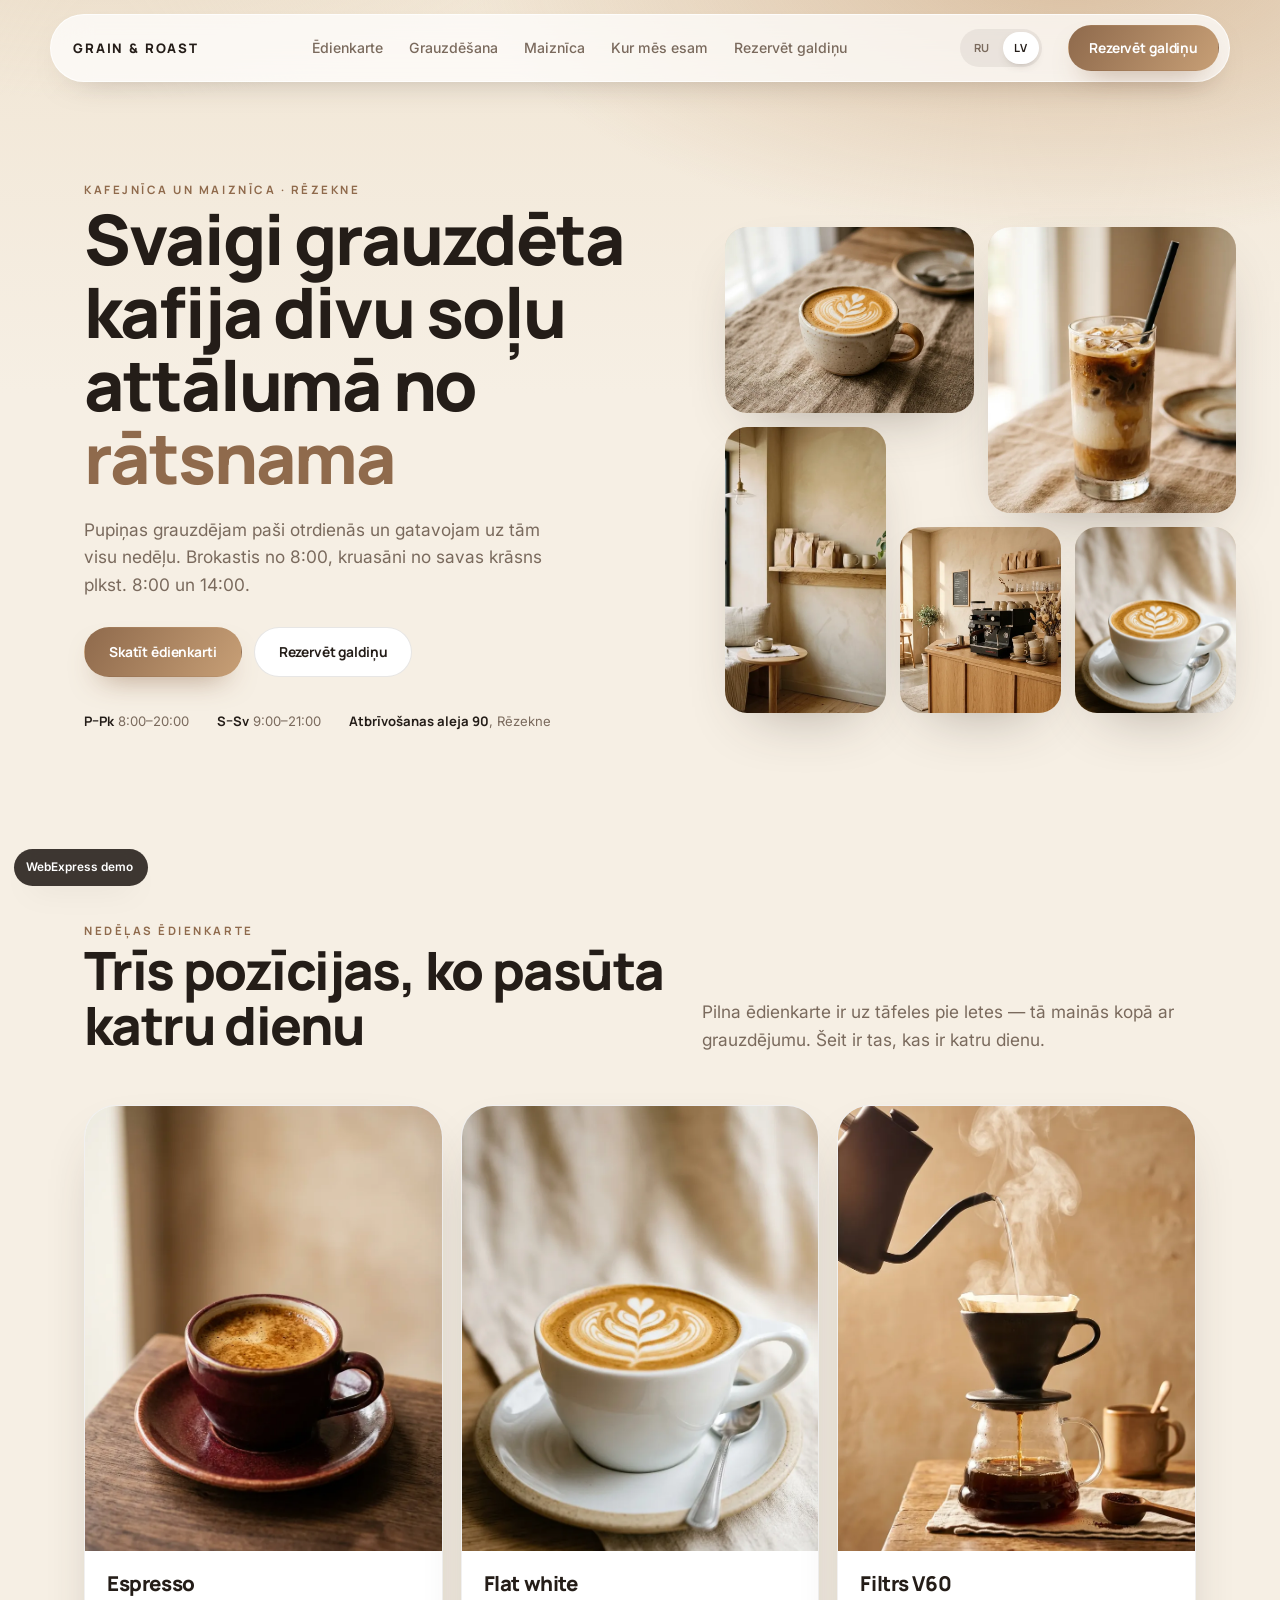
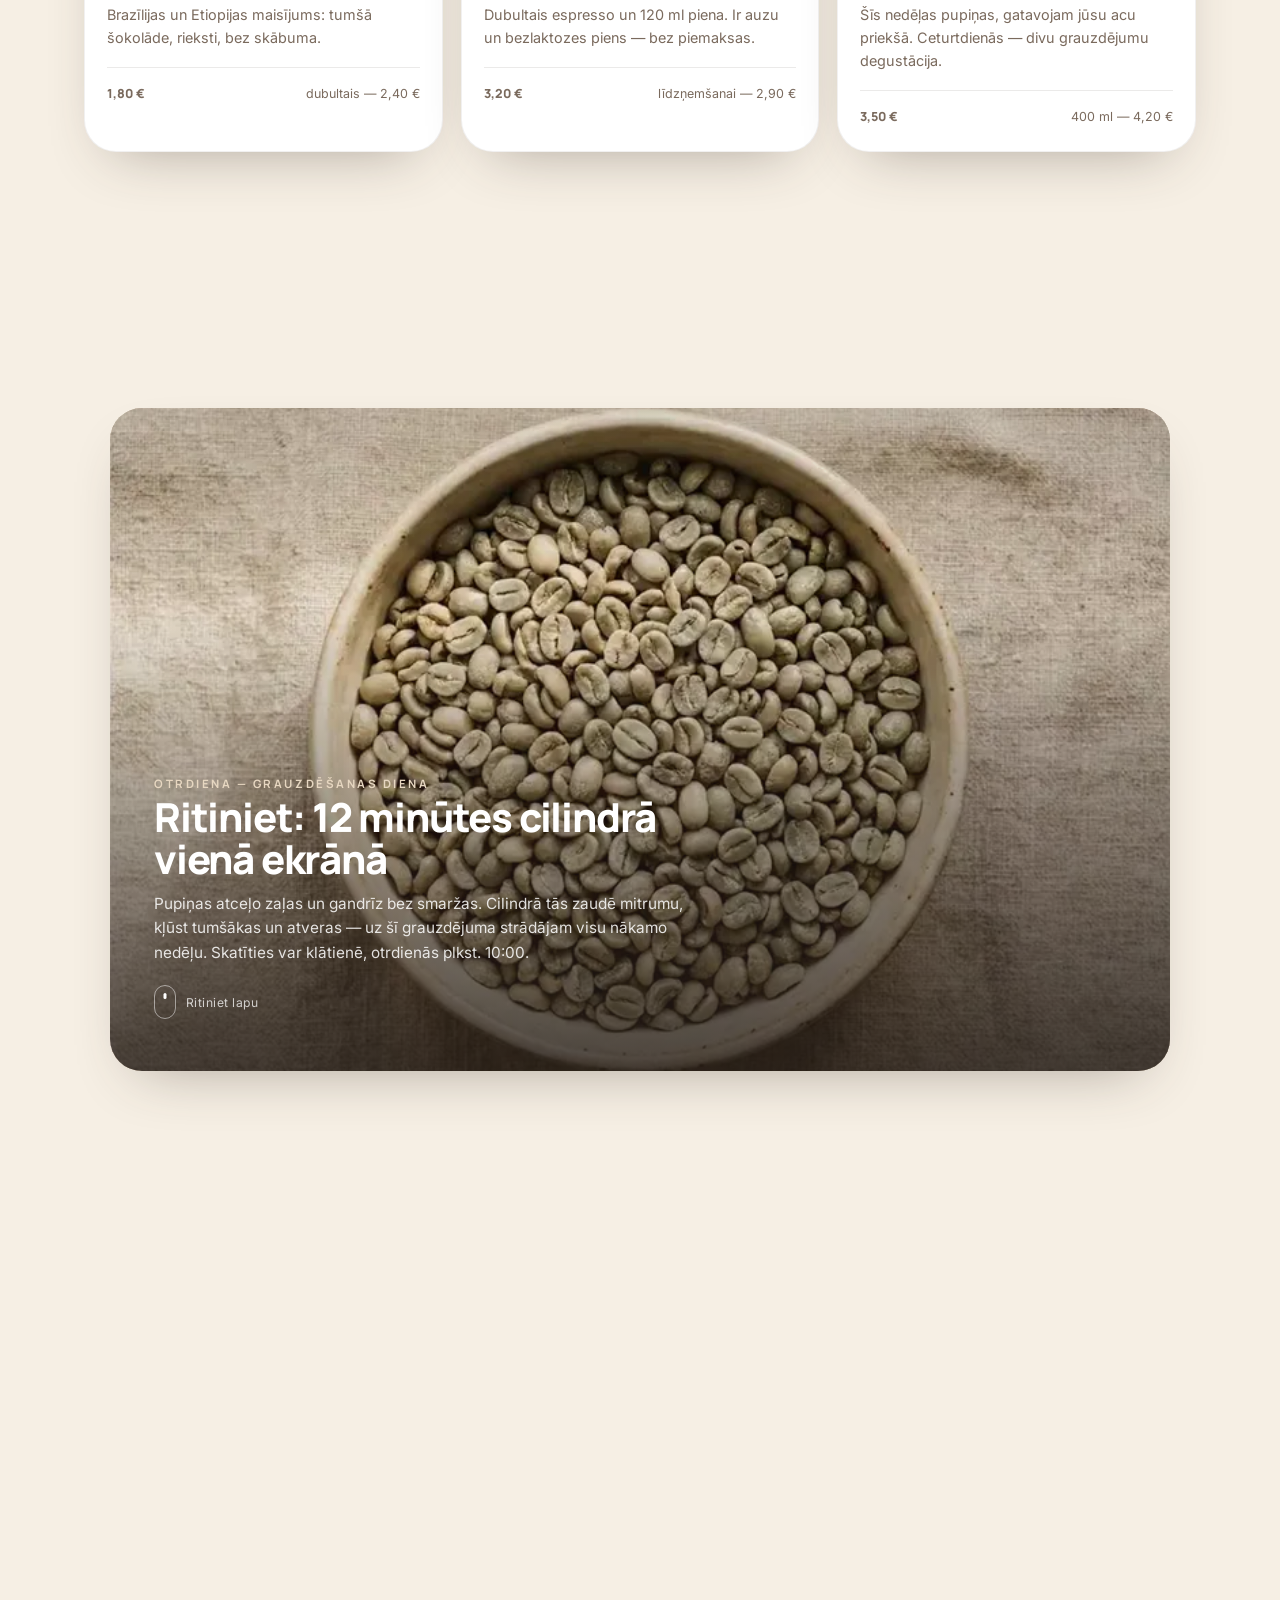
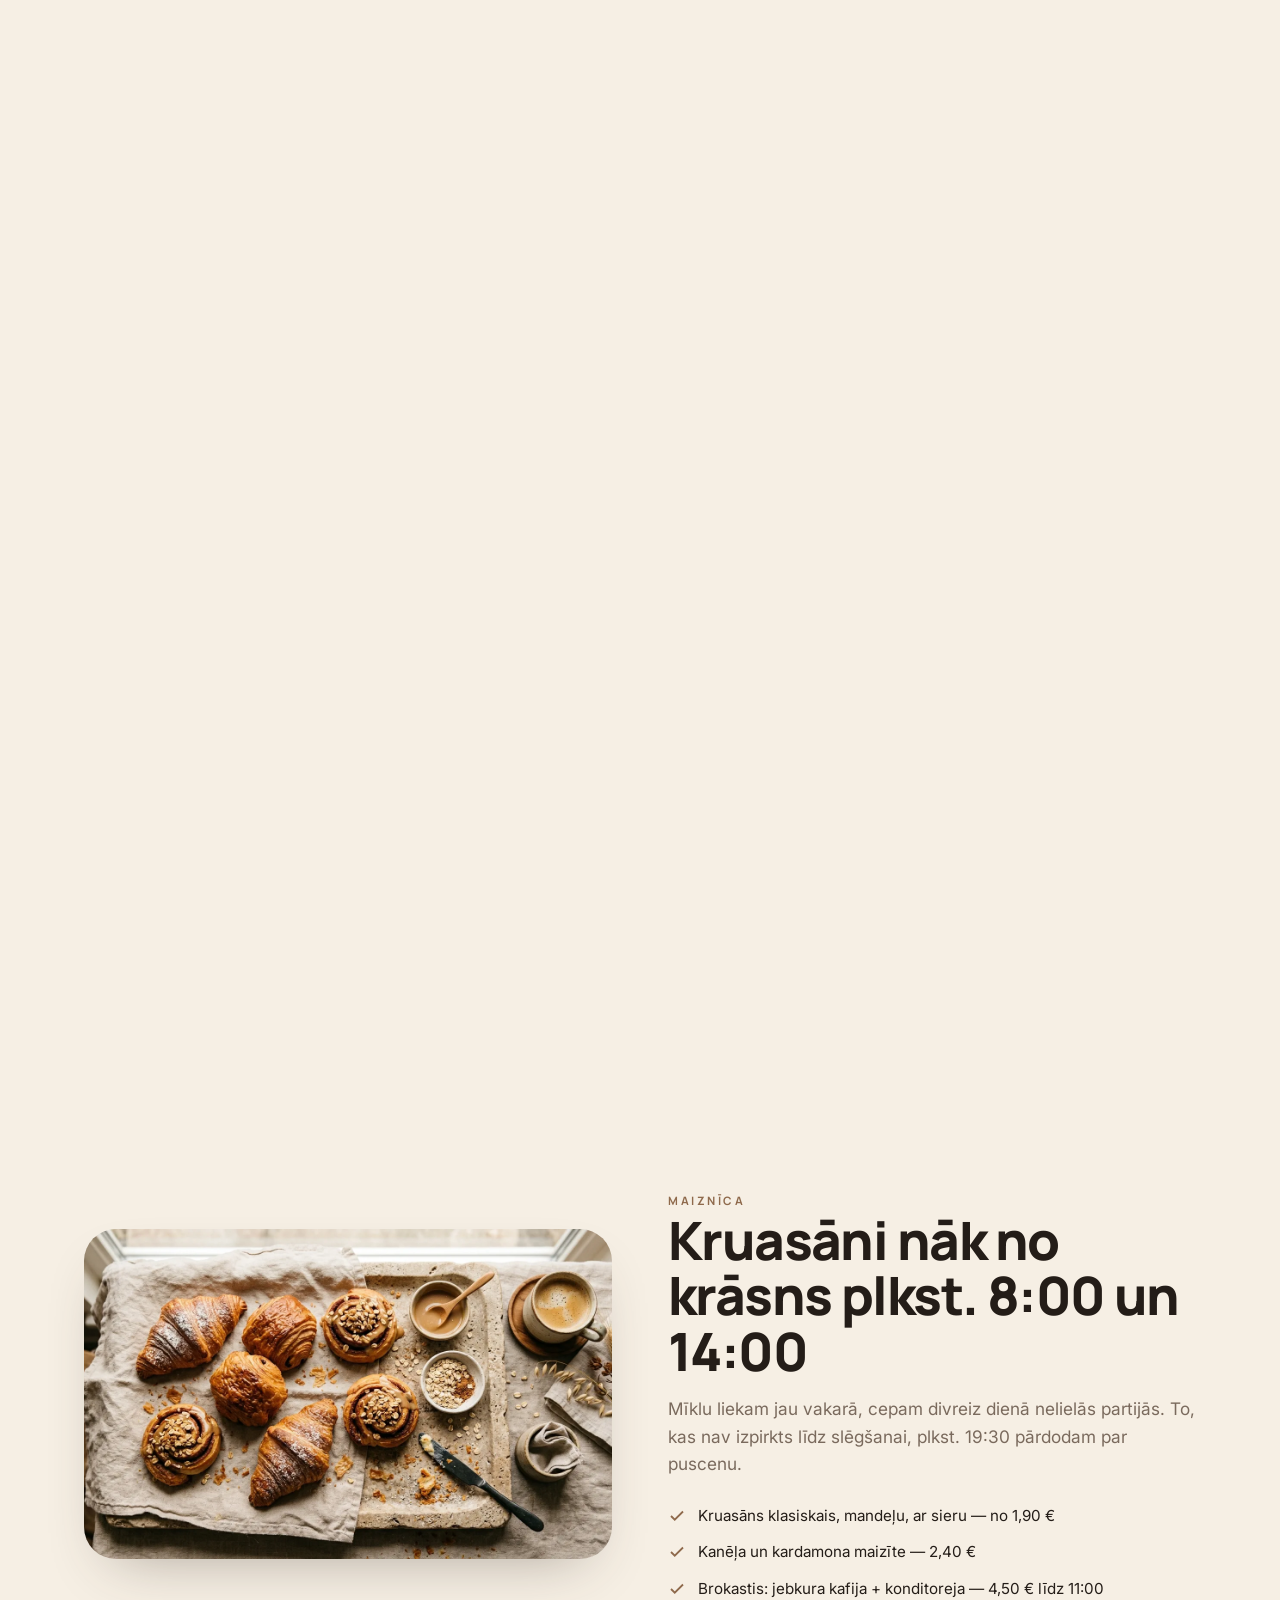
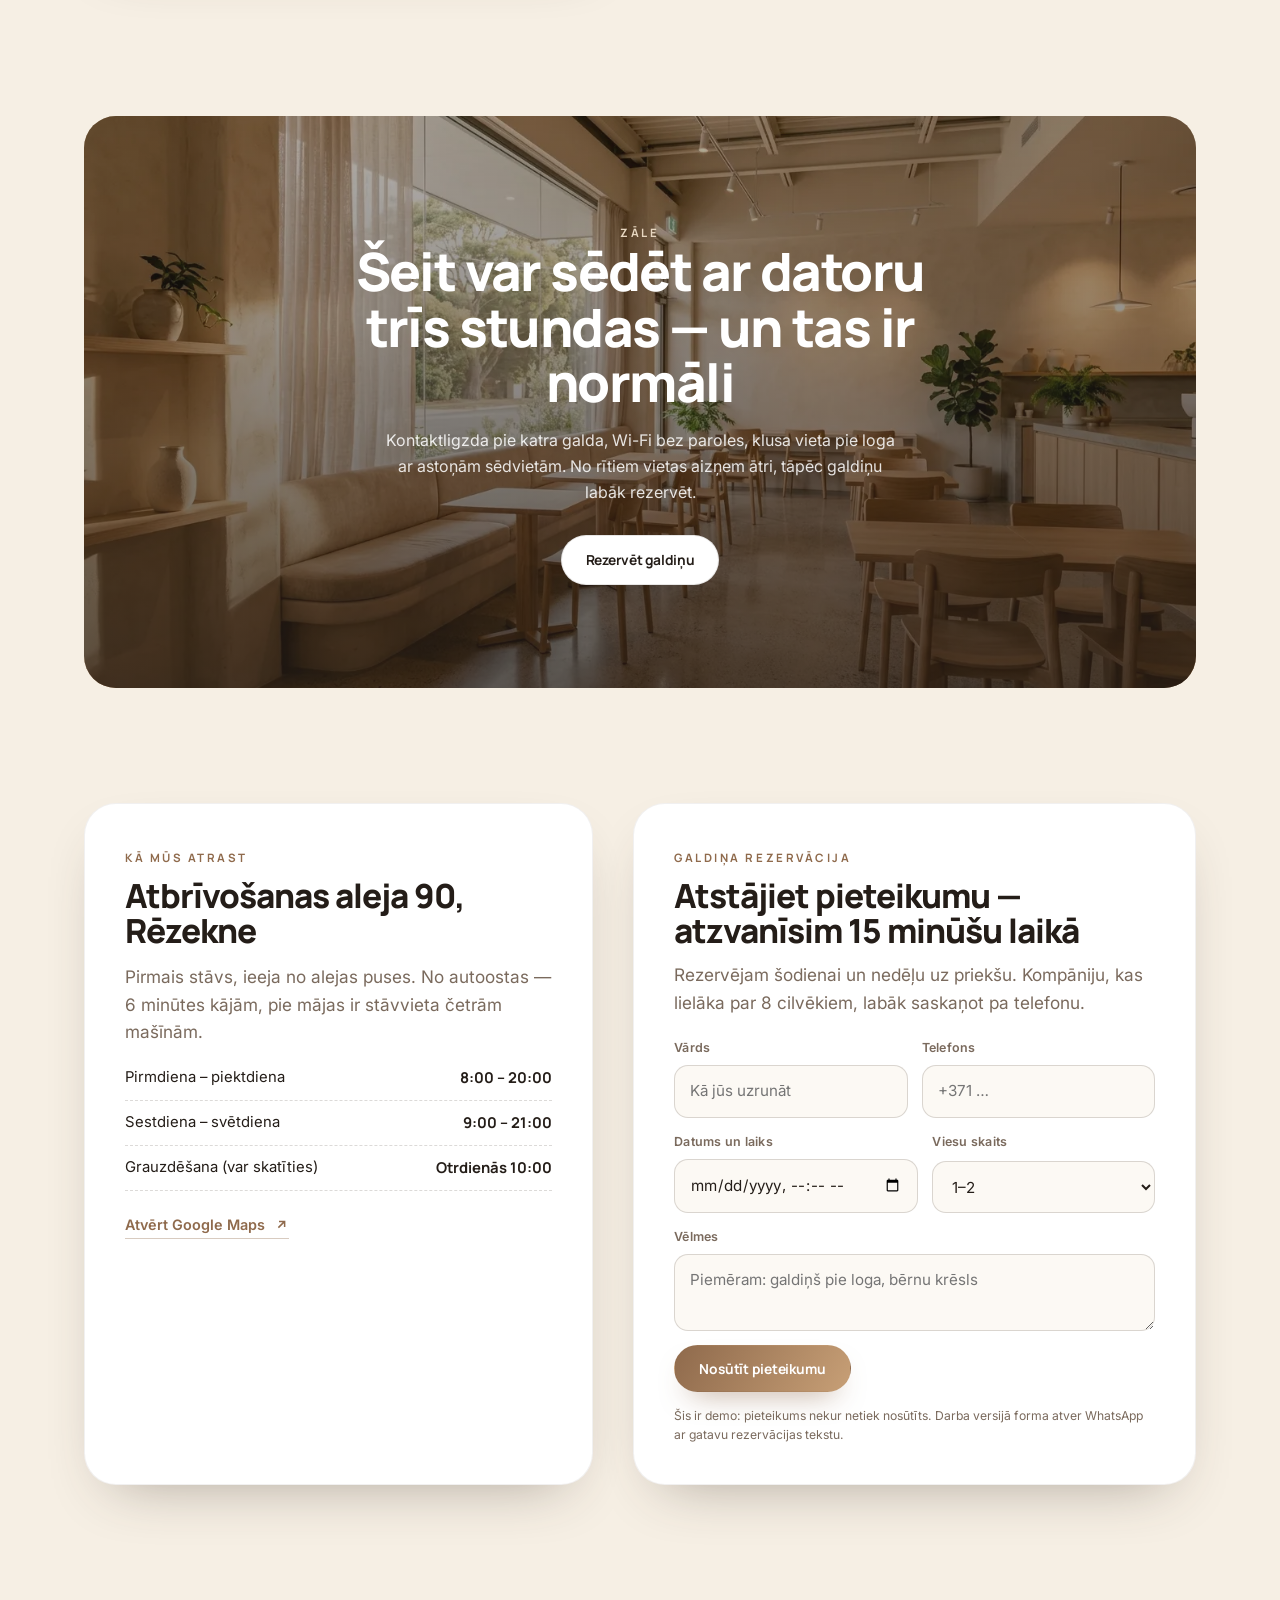
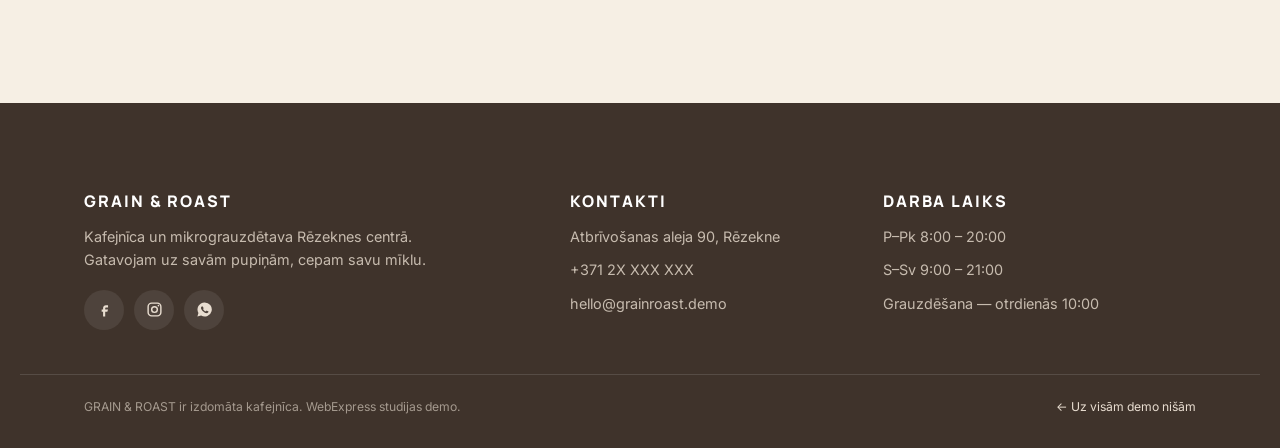
==== demo/kafejnica/index.html @ ad32aefe "Ship the demo sites: Latvian first, fixed layout, muted previews Unpacks webexpress-site-29mb.zip so" ====
<!DOCTYPE html>
<html lang="lv">
<head>
<meta charset="utf-8">
<meta name="viewport" content="width=device-width, initial-scale=1">
<title>GRAIN &amp; ROAST — кофейня и пекарня в Резекне | Демо-концепт WebExpress</title>
<meta name="description" content="Демо-концепт сайта кофейни: своя обжарка по вторникам, завтраки с 8:00, выпечка из своей печи. Резекне, Атбривошанас аллея 90.">
<meta name="robots" content="noindex, follow">
<meta property="og:type" content="website">
<meta property="og:title" content="GRAIN &amp; ROAST — кофейня свежей обжарки в Резекне">
<meta property="og:description" content="Обжариваем зерно сами по вторникам и варим на нём всю неделю. Демо-концепт студии WebExpress.">
<meta property="og:image" content="assets/og.jpg">
<meta name="theme-color" content="#F6EFE4">
<link rel="icon" href="data:image/svg+xml,%3Csvg xmlns='http://www.w3.org/2000/svg' viewBox='0 0 32 32'%3E%3Crect width='32' height='32' rx='8' fill='%235D4B3F'/%3E%3Cpath d='M9 12h11a4 4 0 0 1 0 8h-1a5 5 0 0 1-10 0z' fill='%23F3ECDD'/%3E%3Cpath d='M20 14h1.5a2 2 0 0 1 0 4H20z' fill='%235D4B3F'/%3E%3C/svg%3E">
<link rel="preconnect" href="https://fonts.googleapis.com">
<link rel="preconnect" href="https://fonts.gstatic.com" crossorigin>
<link href="https://fonts.googleapis.com/css2?family=Manrope:wght@500;700;800&family=Inter:wght@400;500;600&display=swap" rel="stylesheet">
<style>
:root{
  --cream:#F6EFE4; --sand:#E7D7C1; --tan:#C79F76; --mocha:#8F6A4C; --espresso:#3F332B;
  --ink:#241D18; --muted:#7A6A5D; --white:#fff;
  --r-lg:32px; --r-md:22px; --r-sm:14px;
  --pad:clamp(20px,5vw,64px);
  --shadow:0 24px 60px -30px rgba(63,51,43,.45);
  --shadow-soft:0 18px 40px -26px rgba(63,51,43,.55);
  --font-display:'Manrope',system-ui,sans-serif;
  --font-body:'Inter',system-ui,sans-serif;
}
*{box-sizing:border-box}
html{scroll-behavior:smooth}
html{overflow-x:hidden;overflow-x:clip}
body{
  margin:0;background:var(--cream);color:var(--ink);
  font-family:var(--font-body);font-size:16px;line-height:1.6;
  -webkit-font-smoothing:antialiased;overflow-x:hidden;overflow-x:clip;
}
img{max-width:100%;height:auto;display:block}
a{color:inherit}
h1,h2,h3{font-family:var(--font-display);font-weight:800;letter-spacing:-.03em;line-height:1.05;margin:0}
h1{font-size:clamp(2.25rem,6.2vw,4.35rem)}
h2{font-size:clamp(1.8rem,4.6vw,3.3rem)}
h3{font-size:clamp(1.05rem,1.6vw,1.3rem);letter-spacing:-.02em}
p{margin:0}
.wrap{width:min(1240px,100%);margin-inline:auto;padding-inline:var(--pad)}
.eyebrow{font-family:var(--font-display);font-weight:700;font-size:.72rem;letter-spacing:.22em;text-transform:uppercase;color:var(--mocha)}
.lead{color:var(--muted);font-size:clamp(.98rem,1.4vw,1.08rem);max-width:56ch}

/* nav */
.nav{position:fixed;inset:14px 0 auto;z-index:50;display:flex;justify-content:center;pointer-events:none}
.nav-inner{
  pointer-events:auto;width:min(1180px,calc(100% - 24px));display:flex;align-items:center;gap:18px;
  padding:10px 10px 10px 22px;border-radius:999px;
  background:rgba(255,255,255,.72);backdrop-filter:blur(18px);-webkit-backdrop-filter:blur(18px);
  border:1px solid rgba(255,255,255,.75);box-shadow:0 14px 34px -24px rgba(63,51,43,.5);
  transition:background .3s,box-shadow .3s;
}
.nav.scrolled .nav-inner{background:rgba(255,255,255,.92);box-shadow:0 18px 40px -26px rgba(63,51,43,.6)}
.brand{font-family:var(--font-display);font-weight:800;letter-spacing:.14em;font-size:.82rem;text-transform:uppercase;text-decoration:none;white-space:nowrap}
.nav-links{display:none;gap:26px;margin-inline:auto;font-size:.88rem;font-weight:500}
.nav-links a{text-decoration:none;color:var(--muted);transition:color .2s}
.nav-links a:hover,.nav-links a:focus-visible{color:var(--ink)}
.btn{
  display:inline-flex;align-items:center;justify-content:center;gap:9px;
  font-family:var(--font-display);font-weight:700;font-size:.86rem;letter-spacing:-.01em;
  padding:13px 24px;border-radius:999px;border:1px solid transparent;text-decoration:none;cursor:pointer;
  transition:transform .2s,box-shadow .2s,background .2s;white-space:nowrap;
}
.btn-primary{background:linear-gradient(120deg,var(--mocha),var(--tan));color:#fff;box-shadow:0 14px 30px -16px rgba(143,106,76,.85)}
.btn-primary:hover{transform:translateY(-2px);box-shadow:0 18px 34px -14px rgba(143,106,76,.9)}
.btn-ghost{background:var(--white);color:var(--ink);border-color:rgba(63,51,43,.12);box-shadow:var(--shadow-soft)}
.btn-ghost:hover{transform:translateY(-2px)}
.nav .btn{padding:11px 20px;margin-left:auto}
@media(min-width:900px){.nav-links{display:flex}.nav .btn{margin-left:0}}

/* Below 900px the links collapse into a dropdown; without it the page had no
   navigation at all on a phone. */
.burger{display:none;place-content:center;gap:4px;flex:none;width:42px;height:42px;padding:0;border:0;border-radius:999px;background:rgba(63,51,43,.07);cursor:pointer}
.burger span{display:block;width:17px;height:2px;border-radius:2px;background:var(--ink);transition:transform .25s,opacity .25s}
.burger[aria-expanded="true"] span:nth-child(1){transform:translateY(6px) rotate(45deg)}
.burger[aria-expanded="true"] span:nth-child(2){opacity:0}
.burger[aria-expanded="true"] span:nth-child(3){transform:translateY(-6px) rotate(-45deg)}
.burger:focus-visible{outline:2px solid var(--mocha);outline-offset:2px}
@media(max-width:899px){
  .burger{display:grid}
  .nav-inner{position:relative}
  .nav-links{position:absolute;left:0;right:0;top:calc(100% + 10px);flex-direction:column;gap:0;margin:0;padding:8px;border-radius:26px;background:var(--white);box-shadow:0 24px 46px -26px rgba(63,51,43,.7)}
  .nav-links.open{display:flex}
  .nav-links a{padding:13px 18px;border-radius:18px;font-size:.95rem;color:var(--ink)}
  .nav-links a:hover{background:rgba(63,51,43,.06)}
  .nav-links .nav-cta{margin-top:4px;background:linear-gradient(120deg,var(--mocha),var(--tan));color:#fff;text-align:center;font-weight:700}
}
@media(max-width:620px){.nav .btn{display:none}}

.lang{display:inline-flex;gap:2px;padding:3px;border-radius:999px;background:rgba(63,51,43,.07);margin-left:auto}
.lang button{font:inherit;font-family:var(--font-display);font-size:.7rem;font-weight:700;letter-spacing:.08em;padding:7px 11px;border:0;border-radius:999px;background:transparent;color:var(--muted);cursor:pointer;transition:background .2s,color .2s}
.lang button[aria-pressed="true"]{background:var(--white);color:var(--ink);box-shadow:0 4px 12px -8px rgba(63,51,43,.8)}
.lang button:focus-visible{outline:2px solid var(--mocha);outline-offset:2px}
.nav .lang+.btn{margin-left:8px}
@media(min-width:900px){.lang{margin-left:0}}

@media(max-width:560px){
  .nav-inner{padding:7px 7px 7px 14px;gap:8px}
  .brand{font-size:.7rem;letter-spacing:.1em}
  .nav .btn{padding:10px 13px;font-size:.74rem}
  .lang{padding:2px}
  .lang button{padding:6px 8px;font-size:.62rem;letter-spacing:.04em}
}

/* hero */
.hero{position:relative;padding:130px 0 40px;overflow:hidden}
.hero::before{
  content:"";position:absolute;inset:-25% -10% 30%;z-index:-1;
  background:
    radial-gradient(60% 55% at 78% 22%,rgba(199,159,118,.55),transparent 65%),
    radial-gradient(45% 45% at 15% 8%,rgba(231,215,193,.9),transparent 70%),
    linear-gradient(180deg,#EFE2CE 0%,var(--cream) 78%);
  filter:blur(.2px);
}
.hero-head{max-width:13ch}
.hero-head em{font-style:normal;color:var(--mocha)}
.hero-sub{margin-top:22px;max-width:44ch}
.hero-cta{display:flex;flex-wrap:wrap;gap:12px;margin-top:28px}
.hero-meta{margin-top:34px;display:flex;flex-wrap:wrap;gap:10px 28px;font-size:.82rem;color:var(--muted)}
.hero-meta b{font-family:var(--font-display);color:var(--ink);font-weight:700}

.collage{margin-top:44px;display:grid;grid-template-columns:repeat(2,1fr);gap:12px}
.shot{position:relative;border-radius:var(--r-md);overflow:hidden;background:var(--sand);box-shadow:var(--shadow)}
.shot img{width:100%;height:100%;object-fit:cover}
.shot.a{grid-column:span 2;aspect-ratio:4/3}
.shot.b{aspect-ratio:3/4}
.shot.c{aspect-ratio:3/4}
.shot.d,.shot.e{display:none}
@media(min-width:900px){
  .hero{padding:176px 0 70px}
  .hero-grid{display:grid;grid-template-columns:1.04fr .96fr;gap:48px;align-items:center}
  .collage{margin-top:0;grid-template-columns:repeat(6,1fr);grid-template-rows:repeat(5,86px);gap:14px}
  .shot,.shot.a,.shot.b,.shot.c,.shot.d,.shot.e{aspect-ratio:auto;height:100%;width:100%}
  .shot.a{grid-column:1/4;grid-row:1/3}
  .shot.b{grid-column:4/7;grid-row:1/4}
  .shot.c{grid-column:1/3;grid-row:3/6}
  .shot.d{display:block;grid-column:3/5;grid-row:4/6}
  .shot.e{display:block;grid-column:5/7;grid-row:4/6}
}

/* sections */
section{position:relative}
.band{padding:clamp(64px,9vw,120px) 0}
.sec-head{display:grid;gap:14px;margin-bottom:clamp(30px,4vw,52px)}
@media(min-width:860px){.sec-head{grid-template-columns:1.1fr .9fr;align-items:end}}

/* menu */
.menu-grid{display:grid;gap:18px;grid-template-columns:1fr}
@media(min-width:760px){.menu-grid{grid-template-columns:repeat(3,1fr)}}
.card{
  position:relative;border-radius:var(--r-lg);overflow:hidden;background:var(--white);
  box-shadow:var(--shadow);border:1px solid rgba(63,51,43,.07);
  transition:transform .35s cubic-bezier(.2,.7,.3,1),box-shadow .35s;
}
.card:hover{transform:translateY(-6px);box-shadow:0 34px 70px -34px rgba(63,51,43,.55)}
.card-media{aspect-ratio:4/5;overflow:hidden;background:var(--sand)}
.card-media img{width:100%;height:100%;object-fit:cover;transition:transform .7s cubic-bezier(.2,.7,.3,1)}
.card:hover .card-media img{transform:scale(1.05)}
.card-body{padding:22px 22px 24px}
.card-body p{color:var(--muted);font-size:.9rem;margin-top:8px}
.price-row{display:flex;align-items:baseline;justify-content:space-between;gap:12px;margin-top:18px;padding-top:16px;border-top:1px solid rgba(63,51,43,.1)}
.price{font-family:var(--font-display);font-weight:800;font-size:1.15rem}
.price-row span{font-size:.78rem;color:var(--muted)}

/* scroll-scrub */
.scrub{position:relative;height:280vh}
.scrub-sticky{position:sticky;top:0;min-height:100vh;display:grid;place-items:center;padding:clamp(88px,12vh,130px) var(--pad) clamp(40px,7vh,72px)}
.scrub-card{position:relative;width:min(1060px,100%);aspect-ratio:16/10;border-radius:var(--r-lg);overflow:hidden;box-shadow:var(--shadow);background:var(--sand)}
.scrub-card video,.scrub-card .poster{position:absolute;inset:0;width:100%;height:100%;object-fit:cover}
.scrub-card::after{content:"";position:absolute;inset:0;background:linear-gradient(180deg,rgba(36,29,24,.15) 0%,rgba(36,29,24,.05) 30%,rgba(36,29,24,.8) 100%)}
.scrub-copy{position:absolute;inset:auto 0 0;z-index:2;color:#fff;padding:clamp(22px,4vw,44px);max-width:640px}
.scrub-copy h2{color:#fff;font-size:clamp(1.5rem,3.2vw,2.5rem)}
.scrub-copy p{margin-top:12px;color:rgba(255,255,255,.85);font-size:clamp(.88rem,1.2vw,1rem)}
.scrub-hint{display:inline-flex;align-items:center;gap:10px;margin-top:20px;font-size:.76rem;letter-spacing:.04em;color:rgba(255,255,255,.75)}
.scrub-hint i{width:22px;height:34px;border:1.5px solid rgba(255,255,255,.5);border-radius:999px;position:relative;flex:none}
.scrub-hint i::after{content:"";position:absolute;left:50%;top:7px;width:3px;height:6px;border-radius:2px;background:#fff;translate:-50% 0;animation:wheel 1.8s ease-in-out infinite}
@keyframes wheel{0%{opacity:0;transform:translateY(0)}35%{opacity:1}100%{opacity:0;transform:translateY(12px)}}
.scrub.static{height:auto}
.scrub.static .scrub-sticky{position:relative;min-height:0;padding-block:0}
.scrub.static .scrub-card{aspect-ratio:4/5}
@media(prefers-reduced-motion:reduce){.scrub-hint i::after{animation:none}}

/* split feature */
.split{display:grid;gap:26px;align-items:center}
@media(min-width:900px){.split{grid-template-columns:1fr 1fr;gap:56px}}
.split-media{border-radius:var(--r-lg);overflow:hidden;box-shadow:var(--shadow);aspect-ratio:16/10}
.split-media img{width:100%;height:100%;object-fit:cover}
.checks{list-style:none;padding:0;margin:26px 0 0;display:grid;gap:12px}
.checks li{display:flex;gap:12px;align-items:flex-start;font-size:.95rem}
.checks svg{flex:none;margin-top:3px}

/* wide statement */
.statement{position:relative;border-radius:var(--r-lg);overflow:hidden;isolation:isolate;padding:clamp(48px,8vw,110px) var(--pad);text-align:center;color:#fff}
.statement img{position:absolute;inset:0;width:100%;height:100%;object-fit:cover;z-index:-2}
.statement::after{content:"";position:absolute;inset:0;z-index:-1;background:linear-gradient(180deg,rgba(36,29,24,.35),rgba(36,29,24,.72))}
.statement h2{max-width:18ch;margin-inline:auto}
.statement p{margin:18px auto 0;max-width:52ch;color:rgba(255,255,255,.86)}
.statement .btn{margin-top:30px}

/* info + form */
.info-grid{display:grid;gap:22px}
@media(min-width:900px){.info-grid{grid-template-columns:.95fr 1.05fr;gap:40px}}
.panel{background:var(--white);border-radius:var(--r-lg);padding:clamp(24px,3.4vw,40px);box-shadow:var(--shadow);border:1px solid rgba(63,51,43,.07)}
.hours{list-style:none;padding:0;margin:20px 0 0;display:grid;gap:10px;font-size:.93rem}
.hours li{display:flex;justify-content:space-between;gap:16px;padding-bottom:10px;border-bottom:1px dashed rgba(63,51,43,.18)}
.hours b{font-family:var(--font-display)}
.map-link{display:inline-flex;align-items:center;gap:9px;margin-top:22px;font-weight:600;font-size:.9rem;color:var(--mocha);text-decoration:none;border-bottom:1px solid rgba(143,106,76,.35);padding-bottom:2px}
form{display:grid;gap:14px;margin-top:22px}
.field{display:grid;gap:7px}
.field label{font-size:.78rem;font-weight:600;letter-spacing:.02em;color:var(--muted)}
.field input,.field select,.field textarea{
  font:inherit;font-size:.95rem;padding:13px 15px;border-radius:var(--r-sm);
  border:1px solid rgba(63,51,43,.18);background:#FCF9F4;color:var(--ink);width:100%;
}
.field input:focus,.field select:focus,.field textarea:focus{outline:2px solid var(--tan);outline-offset:1px;border-color:transparent}
.two{display:grid;gap:14px}
@media(min-width:620px){.two{grid-template-columns:1fr 1fr}}
.form-note{font-size:.76rem;color:var(--muted)}
.form-status{display:none;padding:14px 16px;border-radius:var(--r-sm);background:#F0F7EE;border:1px solid #CADFC4;font-size:.88rem}
.form-status.show{display:block}
.form-status.err{background:#FDF0EE;border-color:#EDC7C0}

/* footer */
footer{background:var(--espresso);color:#E8DDD0;margin-top:clamp(60px,8vw,110px);padding:clamp(48px,7vw,90px) 0 32px}
.foot-grid{display:grid;gap:34px}
@media(min-width:820px){.foot-grid{grid-template-columns:1.3fr .8fr .9fr}}
footer h3{color:#fff;font-size:1rem;letter-spacing:.12em;text-transform:uppercase}
footer a{color:#E8DDD0;text-decoration:none}
footer a:hover{color:#fff}
.foot-list{list-style:none;padding:0;margin:16px 0 0;display:grid;gap:10px;font-size:.9rem;color:rgba(232,221,208,.8)}
.socials{display:flex;gap:10px;margin-top:18px}
.socials a{width:40px;height:40px;border-radius:999px;display:grid;place-items:center;background:rgba(255,255,255,.08);transition:background .2s}
.socials a:hover{background:rgba(255,255,255,.18)}
.foot-bottom{margin-top:44px;padding-top:22px;border-top:1px solid rgba(255,255,255,.12);display:flex;flex-wrap:wrap;gap:12px;justify-content:space-between;font-size:.76rem;color:rgba(232,221,208,.6)}

/* demo badge */
.demo-badge{
  position:fixed;left:14px;bottom:14px;z-index:60;display:inline-flex;align-items:center;gap:9px;
  padding:9px 15px 9px 12px;border-radius:999px;background:rgba(36,29,24,.88);color:#fff;
  font-size:.74rem;font-weight:600;text-decoration:none;backdrop-filter:blur(10px);
  box-shadow:0 14px 30px -18px rgba(0,0,0,.9);transition:transform .2s;
}
.demo-badge:hover{transform:translateY(-2px)}

/* motion */
.rise{opacity:0;transform:translateY(26px);transition:opacity .7s cubic-bezier(.2,.7,.3,1),transform .7s cubic-bezier(.2,.7,.3,1)}
.rise.in{opacity:1;transform:none}
@media(prefers-reduced-motion:reduce){
  .rise{opacity:1;transform:none;transition:none}
  html{scroll-behavior:auto}
  .card:hover{transform:none}
}
</style>
</head>
<body>

<header class="nav" id="nav">
  <div class="nav-inner">
    <a class="brand" href="#top">Grain&nbsp;&amp;&nbsp;Roast</a>
    <nav class="nav-links" id="top-nav">
      <a href="#menu">Меню</a>
      <a href="#roast">Обжарка</a>
      <a href="#bakery">Пекарня</a>
      <a href="#contacts">Где мы</a>
      <a class="nav-cta" href="#booking">Забронировать стол</a>
    </nav>
    <div class="lang" role="group" aria-label="Valoda / Язык"><button type="button" data-lang="ru" aria-pressed="true">RU</button><button type="button" data-lang="lv" aria-pressed="false">LV</button></div>
    <a class="btn btn-primary" href="#booking">Забронировать стол</a>
    <button class="burger" type="button" aria-label="Открыть меню" aria-expanded="false" aria-controls="top-nav"><span></span><span></span><span></span></button>
  </div>
</header>

<main id="top">

<section class="hero">
  <div class="wrap">
    <div class="hero-grid">
      <div>
        <span class="eyebrow">Кофейня и пекарня · Резекне</span>
        <h1 class="hero-head">Кофе свежей обжарки в&nbsp;двух шагах от <em>ратуши</em></h1>
        <p class="lead hero-sub">Жарим зерно сами по вторникам и варим на нём всю неделю. Завтраки с 8:00, круассаны из своей печи в 8:00 и 14:00.</p>
        <div class="hero-cta">
          <a class="btn btn-primary" href="#menu">Смотреть меню</a>
          <a class="btn btn-ghost" href="#booking">Забронировать стол</a>
        </div>
        <div class="hero-meta">
          <span><b>Пн–Пт</b> 8:00–20:00</span>
          <span><b>Сб–Вс</b> 9:00–21:00</span>
          <span><b>Атбривошанас аллея 90</b>, Резекне</span>
        </div>
      </div>
      <div class="collage">
        <figure class="shot a"><img src="assets/hero-cup.webp" width="900" height="672" alt="Капучино с розеттой в керамической чашке на льняной скатерти" fetchpriority="high"></figure>
        <figure class="shot b"><img src="assets/hero-iced.webp" width="700" height="933" alt="Айс-латте в высоком стакане с молочными слоями" loading="lazy"></figure>
        <figure class="shot c"><img src="assets/hero-shelf.webp" width="700" height="700" alt="Полка с пачками зерна и керамическими чашками в зале кофейни" loading="lazy"></figure>
        <figure class="shot d"><img src="assets/hero-counter.webp" width="700" height="700" alt="Барная стойка с кофемашиной и стопкой чашек" loading="lazy"></figure>
        <figure class="shot e"><img src="assets/menu-latte.webp" width="800" height="1000" alt="Флэт уайт с тюльпаном из молочной пены" loading="lazy"></figure>
      </div>
    </div>
  </div>
</section>

<section class="band" id="menu">
  <div class="wrap">
    <div class="sec-head rise">
      <div>
        <span class="eyebrow">Меню недели</span>
        <h2>Три позиции, которые заказывают каждый день</h2>
      </div>
      <p class="lead">Полное меню — на доске у стойки, оно меняется вместе с обжаркой. Здесь то, что есть каждый день.</p>
    </div>
    <div class="menu-grid">
      <article class="card rise">
        <div class="card-media"><img src="assets/menu-espresso.webp" width="800" height="1000" alt="Эспрессо с плотной кремой в бордовой чашке" loading="lazy"></div>
        <div class="card-body">
          <h3>Эспрессо</h3>
          <p>Бразилия и Эфиопия в бленде: тёмный шоколад, орех, без кислинки.</p>
          <div class="price-row"><span class="price">1,80 €</span><span>двойной — 2,40 €</span></div>
        </div>
      </article>
      <article class="card rise">
        <div class="card-media"><img src="assets/menu-latte.webp" width="800" height="1000" alt="Флэт уайт в белой чашке с рисунком на молочной пене" loading="lazy"></div>
        <div class="card-body">
          <h3>Флэт уайт</h3>
          <p>Двойной эспрессо и 120 мл молока. Есть овсяное и безлактозное — без доплаты.</p>
          <div class="price-row"><span class="price">3,20 €</span><span>с собой — 2,90 €</span></div>
        </div>
      </article>
      <article class="card rise">
        <div class="card-media"><img src="assets/menu-filter.webp" width="800" height="1000" alt="Заваривание фильтр-кофе в стеклянном сервере через воронку" loading="lazy"></div>
        <div class="card-body">
          <h3>Фильтр V60</h3>
          <p>Зерно этой недели, завариваем при вас. По четвергам — дегустация двух обжарок.</p>
          <div class="price-row"><span class="price">3,50 €</span><span>400 мл — 4,20 €</span></div>
        </div>
      </article>
    </div>
  </div>
</section>

<section class="scrub" id="roast">
  <div class="scrub-sticky">
    <div class="scrub-card">
      <img class="poster" id="roastPoster" src="assets/roast-poster.webp" width="780" height="583" alt="Зелёное кофейное зерно в керамической миске перед обжаркой" loading="lazy">
      <video id="roastVideo" muted playsinline preload="none" aria-hidden="true" poster="assets/roast-poster.webp"></video>
      <div class="scrub-copy">
        <span class="eyebrow" style="color:#E7D7C1">Вторник — день обжарки</span>
        <h2>Листайте: 12 минут в барабане за один экран</h2>
        <p>Зерно приезжает зелёным и почти без запаха. В барабане оно теряет влагу, темнеет и раскрывается — на этой обжарке мы работаем всю следующую неделю. Смотреть можно вживую, по вторникам в 10:00.</p>
        <span class="scrub-hint"><i aria-hidden="true"></i>Прокрутите страницу</span>
      </div>
    </div>
  </div>
</section>

<section class="band" id="bakery" style="padding-top:0">
  <div class="wrap split">
    <div class="split-media rise"><img src="assets/pastry.webp" width="1400" height="788" alt="Свежие круассаны и булочки с корицей на льняной ткани" loading="lazy"></div>
    <div class="rise">
      <span class="eyebrow">Пекарня</span>
      <h2>Круассаны выходят из печи в&nbsp;8:00 и&nbsp;14:00</h2>
      <p class="lead" style="margin-top:16px">Тесто ставим с вечера, печём дважды в день небольшими партиями. То, что не разобрали до закрытия, в 19:30 уходит по половине цены.</p>
      <ul class="checks">
        <li><svg width="18" height="18" viewBox="0 0 24 24" fill="none" stroke="#8F6A4C" stroke-width="2.4"><path d="M20 6 9 17l-5-5"/></svg><span>Круассан классический, миндальный, с сыром — от 1,90 €</span></li>
        <li><svg width="18" height="18" viewBox="0 0 24 24" fill="none" stroke="#8F6A4C" stroke-width="2.4"><path d="M20 6 9 17l-5-5"/></svg><span>Булочка с корицей и кардамоном — 2,40 €</span></li>
        <li><svg width="18" height="18" viewBox="0 0 24 24" fill="none" stroke="#8F6A4C" stroke-width="2.4"><path d="M20 6 9 17l-5-5"/></svg><span>Завтрак: любой кофе + выпечка — 4,50 € до 11:00</span></li>
      </ul>
    </div>
  </div>
</section>

<section class="band" style="padding-top:0">
  <div class="wrap">
    <div class="statement rise">
      <img src="assets/interior-wide.webp" width="1600" height="900" alt="Светлый зал кофейни с деревянными столами и большим окном" loading="lazy">
      <span class="eyebrow" style="color:#E7D7C1">Зал</span>
      <h2>Здесь можно сидеть с ноутбуком три часа — и это нормально</h2>
      <p>Розетка у каждого стола, Wi-Fi без пароля, тихий зал у окна на восемь мест. По утрам занимают быстро, поэтому стол лучше забронировать.</p>
      <a class="btn btn-ghost" href="#booking">Забронировать стол</a>
    </div>
  </div>
</section>

<section class="band" id="contacts" style="padding-top:0">
  <div class="wrap info-grid">
    <div class="panel rise">
      <span class="eyebrow">Как нас найти</span>
      <h2 style="font-size:clamp(1.5rem,2.6vw,2.1rem);margin-top:10px">Атбривошанас аллея 90, Резекне</h2>
      <p class="lead" style="margin-top:14px">Первый этаж, вход со стороны аллеи. От автовокзала — 6 минут пешком, у дома есть парковка на 4 машины.</p>
      <ul class="hours">
        <li><span>Понедельник — пятница</span><b>8:00 – 20:00</b></li>
        <li><span>Суббота — воскресенье</span><b>9:00 – 21:00</b></li>
        <li><span>Обжарка (можно смотреть)</span><b>Вт, 10:00</b></li>
      </ul>
      <a class="map-link" href="https://www.google.com/maps/search/?api=1&query=Atbr%C4%ABvo%C5%A1anas+aleja+90%2C+R%C4%93zekne" target="_blank" rel="noopener noreferrer">
        Открыть в Google Maps
        <svg width="15" height="15" viewBox="0 0 24 24" fill="none" stroke="currentColor" stroke-width="2.4"><path d="M7 17 17 7M8 7h9v9"/></svg>
      </a>
    </div>
    <div class="panel rise" id="booking">
      <span class="eyebrow">Бронь стола</span>
      <h2 style="font-size:clamp(1.5rem,2.6vw,2.1rem);margin-top:10px">Оставьте заявку — перезвоним за 15 минут</h2>
      <p class="lead" style="margin-top:12px">Бронируем на сегодня и на неделю вперёд. Компанию больше 8 человек лучше согласовать по телефону.</p>
      <form id="bookingForm" novalidate>
        <div class="two">
          <div class="field">
            <label for="name">Имя</label>
            <input id="name" name="name" type="text" autocomplete="name" placeholder="Как к вам обращаться" required>
          </div>
          <div class="field">
            <label for="phone">Телефон</label>
            <input id="phone" name="phone" type="tel" autocomplete="tel" placeholder="+371 …" required>
          </div>
        </div>
        <div class="two">
          <div class="field">
            <label for="date">Дата и время</label>
            <input id="date" name="date" type="datetime-local" required>
          </div>
          <div class="field">
            <label for="guests">Гостей</label>
            <select id="guests" name="guests">
              <option>1–2</option><option>3–4</option><option>5–6</option><option>7–8</option><option>больше 8</option>
            </select>
          </div>
        </div>
        <div class="field">
          <label for="note">Пожелания</label>
          <textarea id="note" name="note" rows="2" placeholder="Например: стол у окна, детский стул"></textarea>
        </div>
        <button class="btn btn-primary" type="submit" style="justify-self:start">Отправить заявку</button>
        <p class="form-note">Это демо-концепт: заявка никуда не уходит. На рабочем сайте форма открывает WhatsApp с готовым текстом брони.</p>
        <p class="form-status" id="formStatus" role="status" aria-live="polite"></p>
      </form>
    </div>
  </div>
</section>

</main>

<footer>
  <div class="wrap foot-grid">
    <div>
      <h3>Grain &amp; Roast</h3>
      <p class="foot-list" style="max-width:38ch">Кофейня и микро-обжарка в центре Резекне. Варим на своём зерне, печём своё тесто.</p>
      <div class="socials">
        <a href="#" aria-label="Facebook"><svg width="17" height="17" viewBox="0 0 24 24" fill="currentColor"><path d="M14 9h3V6h-3c-2.2 0-4 1.8-4 4v2H8v3h2v7h3v-7h3l1-3h-4v-2c0-.6.4-1 1-1z"/></svg></a>
        <a href="#" aria-label="Instagram"><svg width="17" height="17" viewBox="0 0 24 24" fill="none" stroke="currentColor" stroke-width="2"><rect x="3" y="3" width="18" height="18" rx="5"/><circle cx="12" cy="12" r="4"/><circle cx="17.5" cy="6.5" r="1.2" fill="currentColor" stroke="none"/></svg></a>
        <a href="#" aria-label="WhatsApp"><svg width="17" height="17" viewBox="0 0 24 24" fill="currentColor"><path d="M12 2a10 10 0 0 0-8.6 15L2 22l5.2-1.4A10 10 0 1 0 12 2zm5.3 14c-.2.6-1.2 1.2-1.7 1.2-.5.1-1 .1-1.6-.1-.4-.1-.9-.3-1.5-.6-2.6-1.1-4.3-3.8-4.4-4-.1-.2-1-1.4-1-2.6 0-1.2.6-1.8.9-2 .2-.3.5-.3.7-.3h.5c.2 0 .4 0 .6.5l.8 1.9c.1.2.1.3 0 .5l-.4.5c-.1.2-.3.3-.1.6.1.3.6 1.1 1.4 1.8 1 .9 1.8 1.1 2 1.2.2.1.4.1.5-.1l.7-.8c.2-.2.3-.2.6-.1l1.8.9c.2.1.4.2.4.3.1.1.1.5-.1 1z"/></svg></a>
      </div>
    </div>
    <div>
      <h3>Контакты</h3>
      <ul class="foot-list">
        <li>Атбривошанас аллея 90, Резекне</li>
        <li>+371 2X XXX XXX</li>
        <li>hello@grainroast.demo</li>
      </ul>
    </div>
    <div>
      <h3>Часы</h3>
      <ul class="foot-list">
        <li>Пн–Пт 8:00 – 20:00</li>
        <li>Сб–Вс 9:00 – 21:00</li>
        <li>Обжарка — вторник, 10:00</li>
      </ul>
    </div>
  </div>
  <div class="wrap foot-bottom">
    <span>GRAIN &amp; ROAST — вымышленная кофейня. Демо-концепт студии WebExpress.</span>
    <a href="../../index.html#portfolio">← Ко всем демо-нишам</a>
  </div>
</footer>

<a class="demo-badge" href="../../index.html#portfolio">Демо-концепт WebExpress</a>

<script type="application/ld+json">
{"@context":"https://schema.org","@type":"CafeOrCoffeeShop","name":"Grain & Roast","description":"Демо-концепт сайта кофейни с собственной обжаркой и пекарней в Резекне.","servesCuisine":"Кофе, выпечка","priceRange":"€€","address":{"@type":"PostalAddress","streetAddress":"Atbrīvošanas aleja 90","addressLocality":"Rēzekne","addressCountry":"LV"},"openingHoursSpecification":[{"@type":"OpeningHoursSpecification","dayOfWeek":["Monday","Tuesday","Wednesday","Thursday","Friday"],"opens":"08:00","closes":"20:00"},{"@type":"OpeningHoursSpecification","dayOfWeek":["Saturday","Sunday"],"opens":"09:00","closes":"21:00"}]}
</script>

<script>
/* i18n: словарь ru -> lv, подмена текстовых узлов и атрибутов без перезагрузки */
(function(){
  var LV={"GRAIN & ROAST — кофейня и пекарня в Резекне | Демо-концепт WebExpress": "GRAIN & ROAST — kafejnīca un maiznīca Rēzeknē | WebExpress demo", "Демо-концепт сайта кофейни: своя обжарка по вторникам, завтраки с 8:00, выпечка из своей печи. Резекне, Атбривошанас аллея 90.": "Kafejnīcas mājaslapas demo: sava grauzdēšana otrdienās, brokastis no 8:00, konditoreja no savas krāsns. Rēzekne, Atbrīvošanas aleja 90.", "GRAIN & ROAST — кофейня свежей обжарки в Резекне": "GRAIN & ROAST — svaigi grauzdētas kafijas vieta Rēzeknē", "Обжариваем зерно сами по вторникам и варим на нём всю неделю. Демо-концепт студии WebExpress.": "Grauzdējam pupiņas paši otrdienās un gatavojam uz tām visu nedēļu. WebExpress studijas demo.", "Меню": "Ēdienkarte", "Обжарка": "Grauzdēšana", "Пекарня": "Maiznīca", "Где мы": "Kur mēs esam", "Забронировать стол": "Rezervēt galdiņu", "Кофейня и пекарня · Резекне": "Kafejnīca un maiznīca · Rēzekne", "Кофе свежей обжарки в двух шагах от": "Svaigi grauzdēta kafija divu soļu attālumā no", "ратуши": "rātsnama", "Жарим зерно сами по вторникам и варим на нём всю неделю. Завтраки с 8:00, круассаны из своей печи в 8:00 и 14:00.": "Pupiņas grauzdējam paši otrdienās un gatavojam uz tām visu nedēļu. Brokastis no 8:00, kruasāni no savas krāsns plkst. 8:00 un 14:00.", "Смотреть меню": "Skatīt ēdienkarti", "Пн–Пт": "P–Pk", "Сб–Вс": "S–Sv", "Атбривошанас аллея 90": "Atbrīvošanas aleja 90", ", Резекне": ", Rēzekne", "Капучино с розеттой в керамической чашке на льняной скатерти": "Kapučīno ar rozetes rakstu keramikas tasē uz lina galdauta", "Айс-латте в высоком стакане с молочными слоями": "Ledus latte augstā glāzē ar piena slāņiem", "Полка с пачками зерна и керамическими чашками в зале кофейни": "Plaukts ar kafijas pupiņu paciņām un keramikas tasēm kafejnīcas zālē", "Барная стойка с кофемашиной и стопкой чашек": "Bāra lete ar kafijas aparātu un tasīšu kaudzi", "Флэт уайт с тюльпаном из молочной пены": "Flat white ar tulpes rakstu piena putās", "Меню недели": "Nedēļas ēdienkarte", "Три позиции, которые заказывают каждый день": "Trīs pozīcijas, ko pasūta katru dienu", "Полное меню — на доске у стойки, оно меняется вместе с обжаркой. Здесь то, что есть каждый день.": "Pilna ēdienkarte ir uz tāfeles pie letes — tā mainās kopā ar grauzdējumu. Šeit ir tas, kas ir katru dienu.", "Эспрессо с плотной кремой в бордовой чашке": "Espresso ar blīvu krēmu bordo krāsas tasē", "Эспрессо": "Espresso", "Бразилия и Эфиопия в бленде: тёмный шоколад, орех, без кислинки.": "Brazīlijas un Etiopijas maisījums: tumšā šokolāde, rieksti, bez skābuma.", "двойной — 2,40 €": "dubultais — 2,40 €", "Флэт уайт в белой чашке с рисунком на молочной пене": "Flat white baltā tasē ar zīmējumu piena putās", "Флэт уайт": "Flat white", "Двойной эспрессо и 120 мл молока. Есть овсяное и безлактозное — без доплаты.": "Dubultais espresso un 120 ml piena. Ir auzu un bezlaktozes piens — bez piemaksas.", "с собой — 2,90 €": "līdzņemšanai — 2,90 €", "Заваривание фильтр-кофе в стеклянном сервере через воронку": "Filtrkafijas gatavošana stikla traukā caur piltuvi", "Фильтр V60": "Filtrs V60", "Зерно этой недели, завариваем при вас. По четвергам — дегустация двух обжарок.": "Šīs nedēļas pupiņas, gatavojam jūsu acu priekšā. Ceturtdienās — divu grauzdējumu degustācija.", "400 мл — 4,20 €": "400 ml — 4,20 €", "Зелёное кофейное зерно в керамической миске перед обжаркой": "Zaļas kafijas pupiņas keramikas bļodā pirms grauzdēšanas", "Вторник — день обжарки": "Otrdiena — grauzdēšanas diena", "Листайте: 12 минут в барабане за один экран": "Ritiniet: 12 minūtes cilindrā vienā ekrānā", "Зерно приезжает зелёным и почти без запаха. В барабане оно теряет влагу, темнеет и раскрывается — на этой обжарке мы работаем всю следующую неделю. Смотреть можно вживую, по вторникам в 10:00.": "Pupiņas atceļo zaļas un gandrīz bez smaržas. Cilindrā tās zaudē mitrumu, kļūst tumšākas un atveras — uz šī grauzdējuma strādājam visu nākamo nedēļu. Skatīties var klātienē, otrdienās plkst. 10:00.", "Прокрутите страницу": "Ritiniet lapu", "Свежие круассаны и булочки с корицей на льняной ткани": "Svaigi kruasāni un kanēļmaizītes uz lina auduma", "Круассаны выходят из печи в 8:00 и 14:00": "Kruasāni nāk no krāsns plkst. 8:00 un 14:00", "Тесто ставим с вечера, печём дважды в день небольшими партиями. То, что не разобрали до закрытия, в 19:30 уходит по половине цены.": "Mīklu liekam jau vakarā, cepam divreiz dienā nelielās partijās. To, kas nav izpirkts līdz slēgšanai, plkst. 19:30 pārdodam par puscenu.", "Круассан классический, миндальный, с сыром — от 1,90 €": "Kruasāns klasiskais, mandeļu, ar sieru — no 1,90 €", "Булочка с корицей и кардамоном — 2,40 €": "Kanēļa un kardamona maizīte — 2,40 €", "Завтрак: любой кофе + выпечка — 4,50 € до 11:00": "Brokastis: jebkura kafija + konditoreja — 4,50 € līdz 11:00", "Светлый зал кофейни с деревянными столами и большим окном": "Gaiša kafejnīcas zāle ar koka galdiem un lielu logu", "Зал": "Zāle", "Здесь можно сидеть с ноутбуком три часа — и это нормально": "Šeit var sēdēt ar datoru trīs stundas — un tas ir normāli", "Розетка у каждого стола, Wi-Fi без пароля, тихий зал у окна на восемь мест. По утрам занимают быстро, поэтому стол лучше забронировать.": "Kontaktligzda pie katra galda, Wi-Fi bez paroles, klusa vieta pie loga ar astoņām sēdvietām. No rītiem vietas aizņem ātri, tāpēc galdiņu labāk rezervēt.", "Как нас найти": "Kā mūs atrast", "Атбривошанас аллея 90, Резекне": "Atbrīvošanas aleja 90, Rēzekne", "Первый этаж, вход со стороны аллеи. От автовокзала — 6 минут пешком, у дома есть парковка на 4 машины.": "Pirmais stāvs, ieeja no alejas puses. No autoostas — 6 minūtes kājām, pie mājas ir stāvvieta četrām mašīnām.", "Понедельник — пятница": "Pirmdiena – piektdiena", "Суббота — воскресенье": "Sestdiena – svētdiena", "Обжарка (можно смотреть)": "Grauzdēšana (var skatīties)", "Вт, 10:00": "Otrdienās 10:00", "Открыть в Google Maps": "Atvērt Google Maps", "Бронь стола": "Galdiņa rezervācija", "Оставьте заявку — перезвоним за 15 минут": "Atstājiet pieteikumu — atzvanīsim 15 minūšu laikā", "Бронируем на сегодня и на неделю вперёд. Компанию больше 8 человек лучше согласовать по телефону.": "Rezervējam šodienai un nedēļu uz priekšu. Kompāniju, kas lielāka par 8 cilvēkiem, labāk saskaņot pa telefonu.", "Имя": "Vārds", "Как к вам обращаться": "Kā jūs uzrunāt", "Телефон": "Telefons", "Дата и время": "Datums un laiks", "Гостей": "Viesu skaits", "больше 8": "vairāk nekā 8", "Пожелания": "Vēlmes", "Например: стол у окна, детский стул": "Piemēram: galdiņš pie loga, bērnu krēsls", "Отправить заявку": "Nosūtīt pieteikumu", "Это демо-концепт: заявка никуда не уходит. На рабочем сайте форма открывает WhatsApp с готовым текстом брони.": "Šis ir demo: pieteikums nekur netiek nosūtīts. Darba versijā forma atver WhatsApp ar gatavu rezervācijas tekstu.", "Кофейня и микро-обжарка в центре Резекне. Варим на своём зерне, печём своё тесто.": "Kafejnīca un mikrograuzdētava Rēzeknes centrā. Gatavojam uz savām pupiņām, cepam savu mīklu.", "Контакты": "Kontakti", "Часы": "Darba laiks", "Пн–Пт 8:00 – 20:00": "P–Pk 8:00 – 20:00", "Сб–Вс 9:00 – 21:00": "S–Sv 9:00 – 21:00", "Обжарка — вторник, 10:00": "Grauzdēšana — otrdienās 10:00", "GRAIN & ROAST — вымышленная кофейня. Демо-концепт студии WebExpress.": "GRAIN & ROAST ir izdomāta kafejnīca. WebExpress studijas demo.", "← Ко всем демо-нишам": "← Uz visām demo nišām", "Демо-концепт WebExpress": "WebExpress demo", "Заявка принята (демо). На рабочем сайте здесь открывается WhatsApp с текстом: «Бронь на": "Pieteikums pieņemts (demo). Darba versijā šeit atveras WhatsApp ar tekstu: «Rezervācija uz", "выбранное время": "izvēlēto laiku", "гостей": "viesi", "Проверьте имя и телефон — по ним мы перезваниваем.": "Pārbaudiet vārdu un telefonu — pa tiem mēs atzvanām.", "Отправлено": "Nosūtīts"};
  var KEY='wx-lang';
  var qs=new URLSearchParams(location.search).get('lang');
  var lang=(qs||localStorage.getItem(KEY)||'lv').toLowerCase();
  if(lang!=='lv')lang='ru';
  var norm=function(s){return s.replace(/\s+/g,' ').trim()};
  window.tr=function(s){if(lang!=='lv')return s;return LV[norm(s)]||s};
  window.wxLang=function(){return lang};

  var nodes=[],attrs=[],metas=[],title=document.title;
  var ATTRS=['alt','placeholder','aria-label','title','data-label'];
  function collect(){
    var w=document.createTreeWalker(document.body,NodeFilter.SHOW_TEXT,{acceptNode:function(n){
      var p=n.parentNode&&n.parentNode.nodeName;
      if(p==='SCRIPT'||p==='STYLE')return NodeFilter.FILTER_REJECT;
      return norm(n.nodeValue)?NodeFilter.FILTER_ACCEPT:NodeFilter.FILTER_REJECT;
    }});
    var n;while(n=w.nextNode())nodes.push([n,n.nodeValue]);
    ATTRS.forEach(function(a){
      Array.prototype.forEach.call(document.querySelectorAll('['+a+']'),function(el){
        attrs.push([el,a,el.getAttribute(a)]);
      });
    });
    Array.prototype.forEach.call(document.querySelectorAll('meta[name="description"],meta[property^="og:"]'),function(m){
      metas.push([m,m.getAttribute('content')]);
    });
  }
  function apply(){
    var on=lang==='lv';
    nodes.forEach(function(p){
      var o=p[1],t=LV[norm(o)];
      p[0].nodeValue=(on&&t)?o.match(/^\s*/)[0]+t+o.match(/\s*$/)[0]:o;
    });
    attrs.forEach(function(p){
      var t=LV[norm(p[2])];
      p[0].setAttribute(p[1],(on&&t)?t:p[2]);
    });
    metas.forEach(function(p){
      var t=LV[norm(p[1])];
      p[0].setAttribute('content',(on&&t)?t:p[1]);
    });
    document.title=(on&&LV[norm(title)])?LV[norm(title)]:title;
    document.documentElement.lang=on?'lv':'ru';
    Array.prototype.forEach.call(document.querySelectorAll('.lang button'),function(b){
      b.setAttribute('aria-pressed',String(b.dataset.lang===lang));
    });
  }
  function set(l){
    lang=l;try{localStorage.setItem(KEY,l)}catch(e){}
    apply();
    document.dispatchEvent(new CustomEvent('wx:lang',{detail:l}));
  }
  /* This script sits at the end of <body>, so the markup is already parsed:
     translate now rather than on DOMContentLoaded, otherwise Latvian visitors
     see a flash of Russian before the swap. */
  var boot=function(){
    collect();apply();
    Array.prototype.forEach.call(document.querySelectorAll('.lang button'),function(b){
      b.addEventListener('click',function(){set(b.dataset.lang)});
    });
  };
  if(document.body)boot();else document.addEventListener('DOMContentLoaded',boot);
})();
</script>
<script>
(function(){
  var nav=document.getElementById('nav');
  var onScroll=function(){nav.classList.toggle('scrolled',window.scrollY>12)};
  onScroll();window.addEventListener('scroll',onScroll,{passive:true});

  var io=new IntersectionObserver(function(es){
    es.forEach(function(e){if(e.isIntersecting){e.target.classList.add('in');io.unobserve(e.target)}})
  },{rootMargin:'0px 0px -12% 0px',threshold:.12});
  document.querySelectorAll('.rise').forEach(function(el){io.observe(el)});

  var sec=document.getElementById('roast'),vid=document.getElementById('roastVideo'),poster=document.getElementById('roastPoster');
  var reduced=window.matchMedia('(prefers-reduced-motion: reduce)').matches;
  if(sec&&vid&&!reduced&&window.innerWidth>=768){
    vid.src='assets/roast-scrub.mp4';vid.preload='auto';vid.load();
    var target=0,current=0,ready=false,raf=null;
    vid.addEventListener('loadedmetadata',function(){ready=true});
    vid.addEventListener('loadeddata',function(){poster.style.transition='opacity .4s';poster.style.opacity='0'});
    var tick=function(){
      current+=(target-current)*0.12;
      if(ready&&Math.abs(target-current)>0.003){try{vid.currentTime=current}catch(e){}raf=requestAnimationFrame(tick)}
      else{if(ready){try{vid.currentTime=target}catch(e){}}raf=null}
    };
    var onS=function(){
      if(!ready)return;
      var r=sec.getBoundingClientRect();
      var total=sec.offsetHeight-window.innerHeight;
      var p=Math.max(0,Math.min(1,-r.top/total));
      target=p*(vid.duration||1);
      if(!raf)raf=requestAnimationFrame(tick);
    };
    window.addEventListener('scroll',onS,{passive:true});
    window.addEventListener('resize',onS);
    vid.addEventListener('loadeddata',onS);
  }else if(sec){
    sec.classList.add('static');
    if(vid)vid.remove();
  }

  var form=document.getElementById('bookingForm'),st=document.getElementById('formStatus');
  form.addEventListener('submit',function(e){
    e.preventDefault();
    var name=form.name.value.trim(),phone=form.phone.value.trim();
    st.classList.add('show');
    if(name.length<2||phone.replace(/\D/g,'').length<7){
      st.classList.add('err');st.textContent=tr('Проверьте имя и телефон — по ним мы перезваниваем.');return;
    }
    st.classList.remove('err');
    st.textContent=tr('Заявка принята (демо). На рабочем сайте здесь открывается WhatsApp с текстом: «Бронь на')+' '+(form.date.value||tr('выбранное время'))+', '+form.guests.value+' '+tr('гостей')+', '+name+'».';
    form.querySelector('button').textContent=tr('Отправлено');
  });
})();

/* mobile navigation */
(function(){
  var burger=document.querySelector('.burger'),nav=document.getElementById('top-nav');
  if(!burger||!nav)return;
  var setNav=function(open){
    nav.classList.toggle('open',open);
    burger.setAttribute('aria-expanded',String(open));
    var label=open?'Закрыть меню':'Открыть меню';
    burger.setAttribute('aria-label',window.tr?window.tr(label):label);
  };
  burger.addEventListener('click',function(){setNav(!nav.classList.contains('open'))});
  nav.addEventListener('click',function(e){if(e.target.closest('a'))setNav(false)});
  document.addEventListener('keydown',function(e){if(e.key==='Escape')setNav(false)});
  document.addEventListener('click',function(e){
    if(!nav.classList.contains('open'))return;
    if(!nav.contains(e.target)&&!burger.contains(e.target))setNav(false);
  });
  window.addEventListener('resize',function(){if(window.innerWidth>=900)setNav(false)});
})();
</script>
</body>
</html>
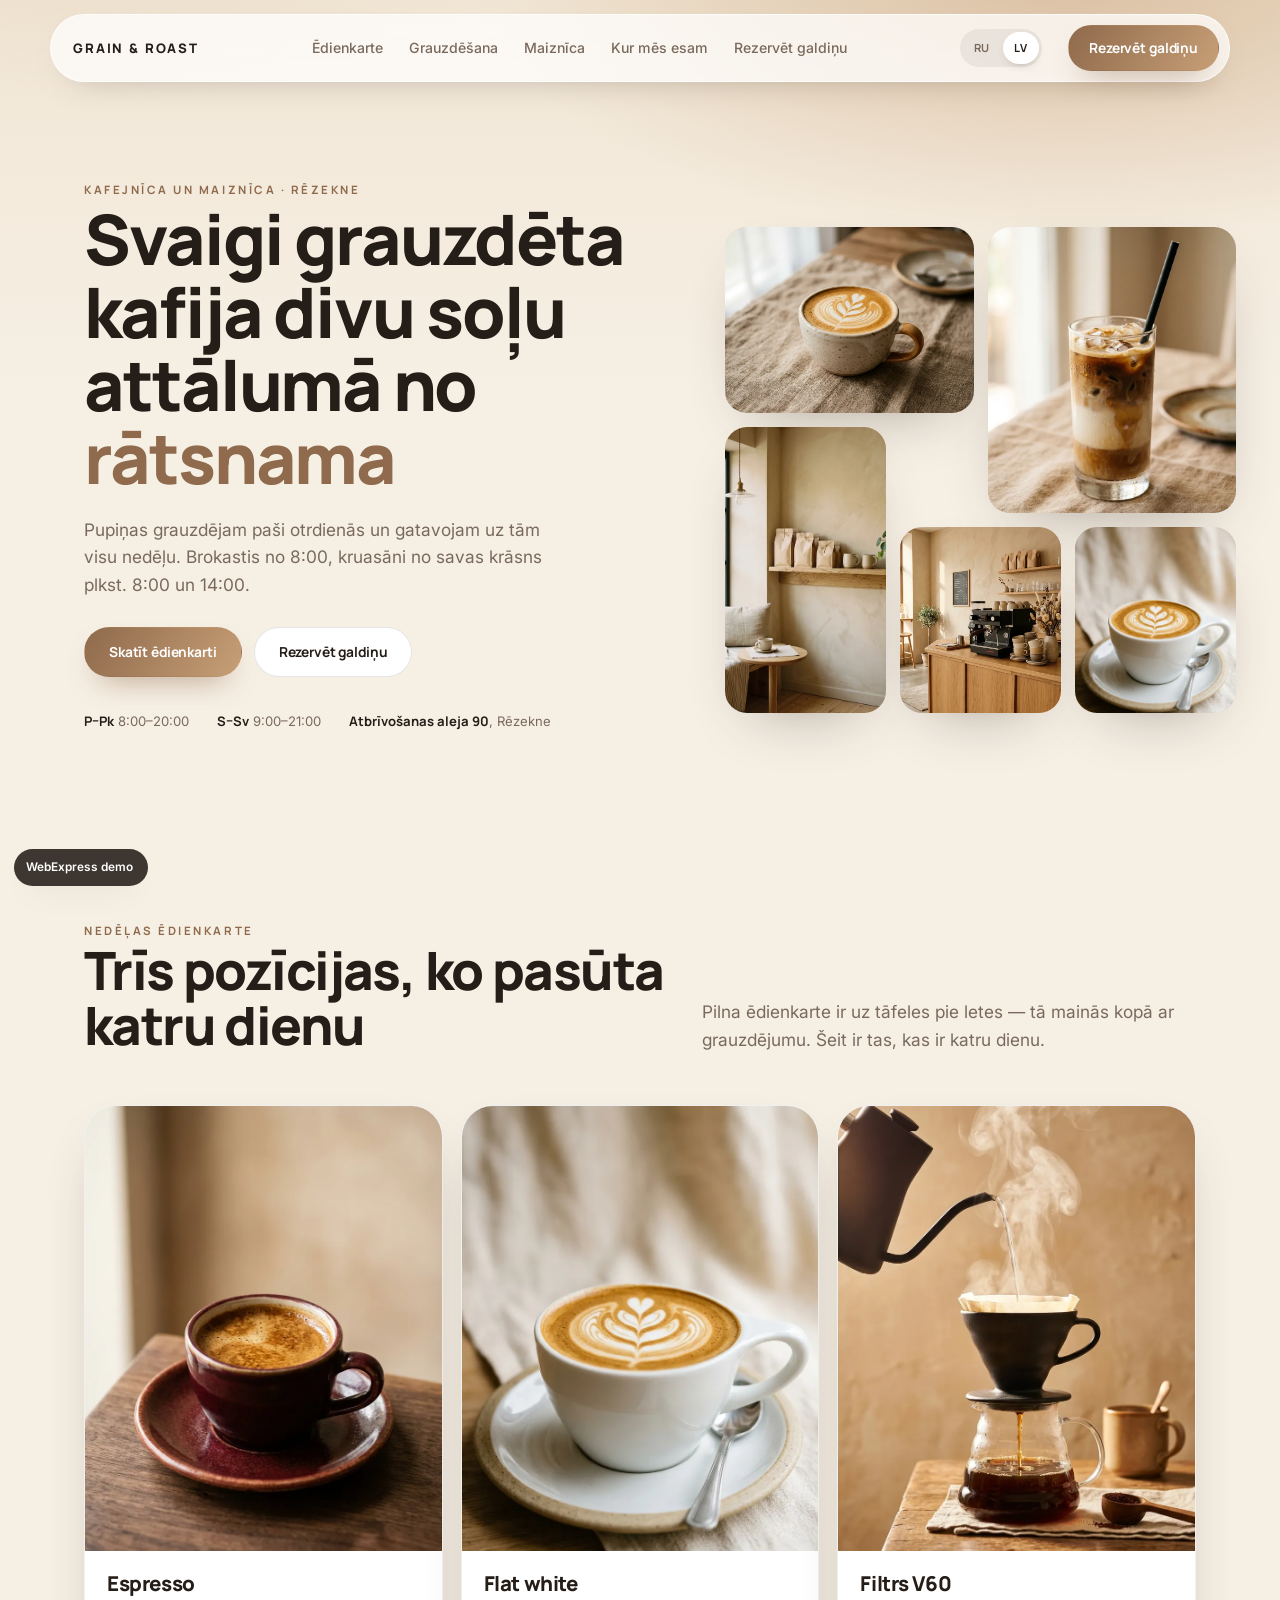
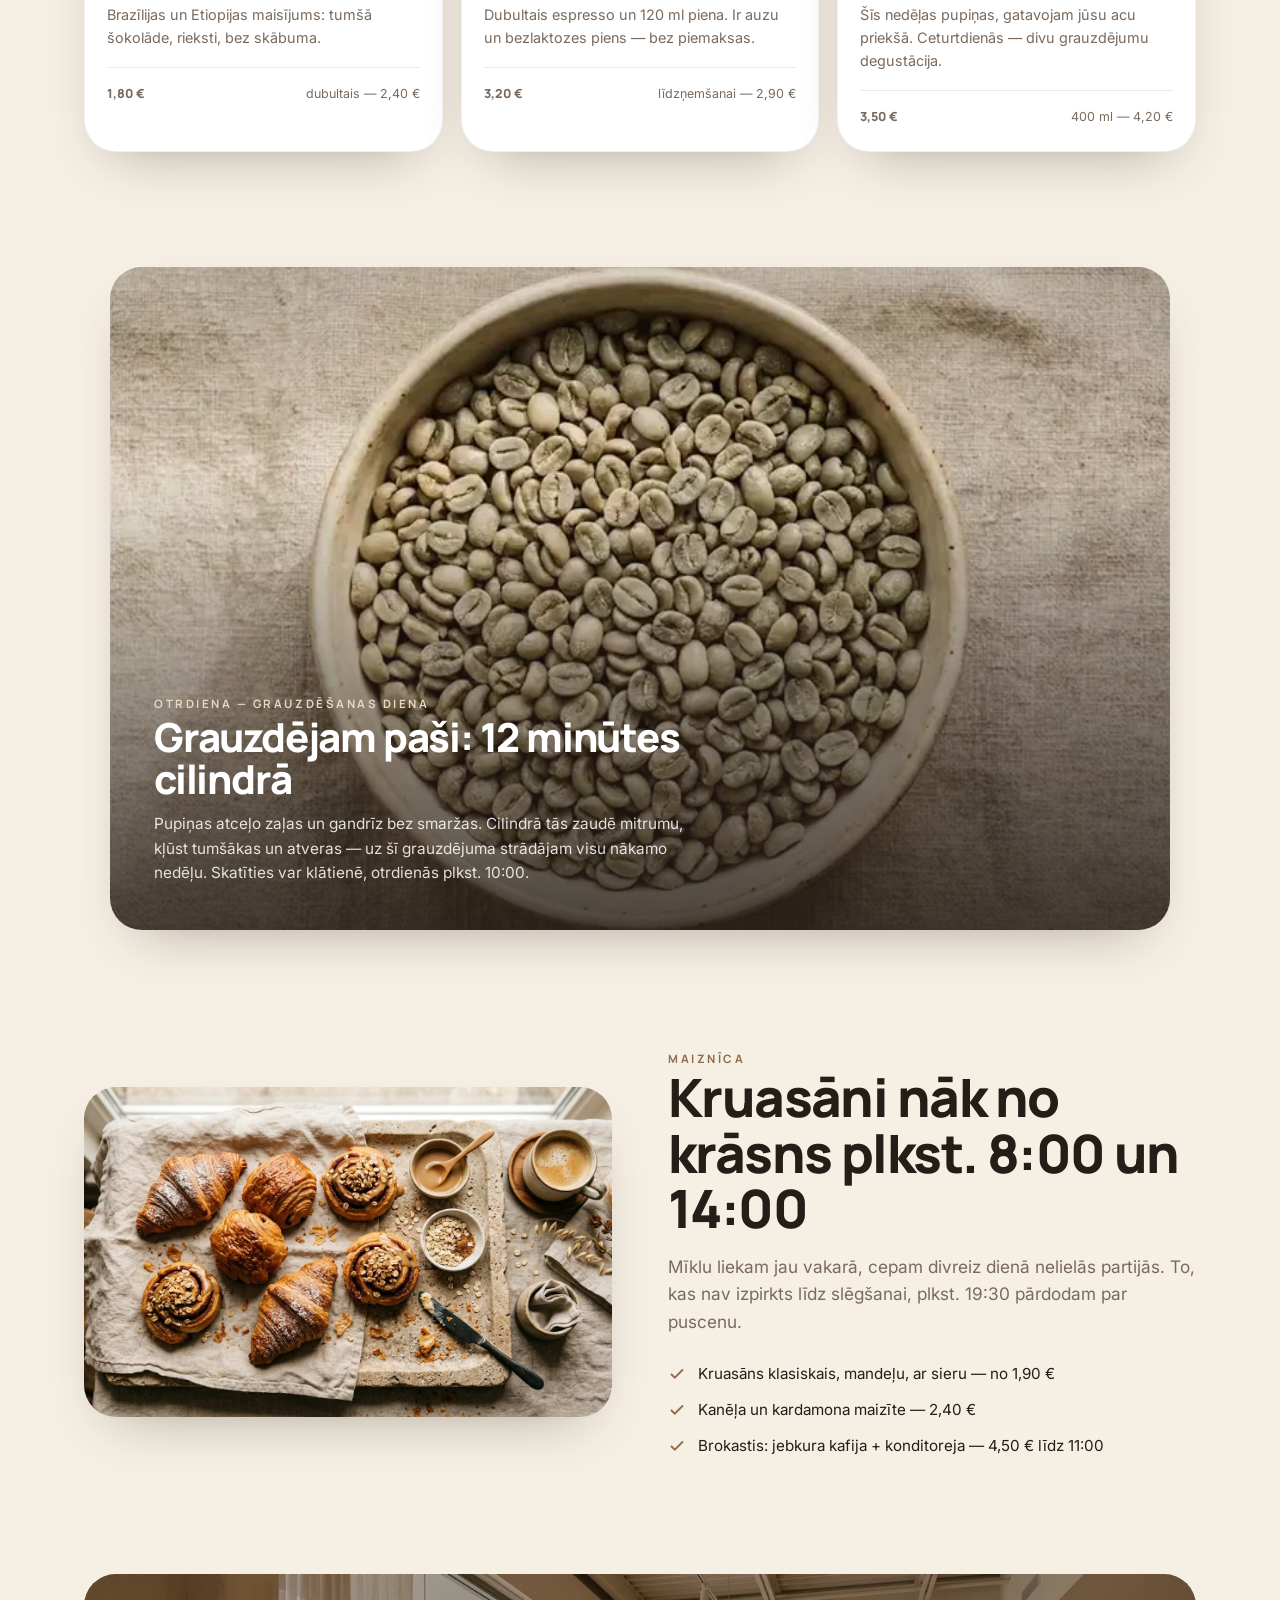
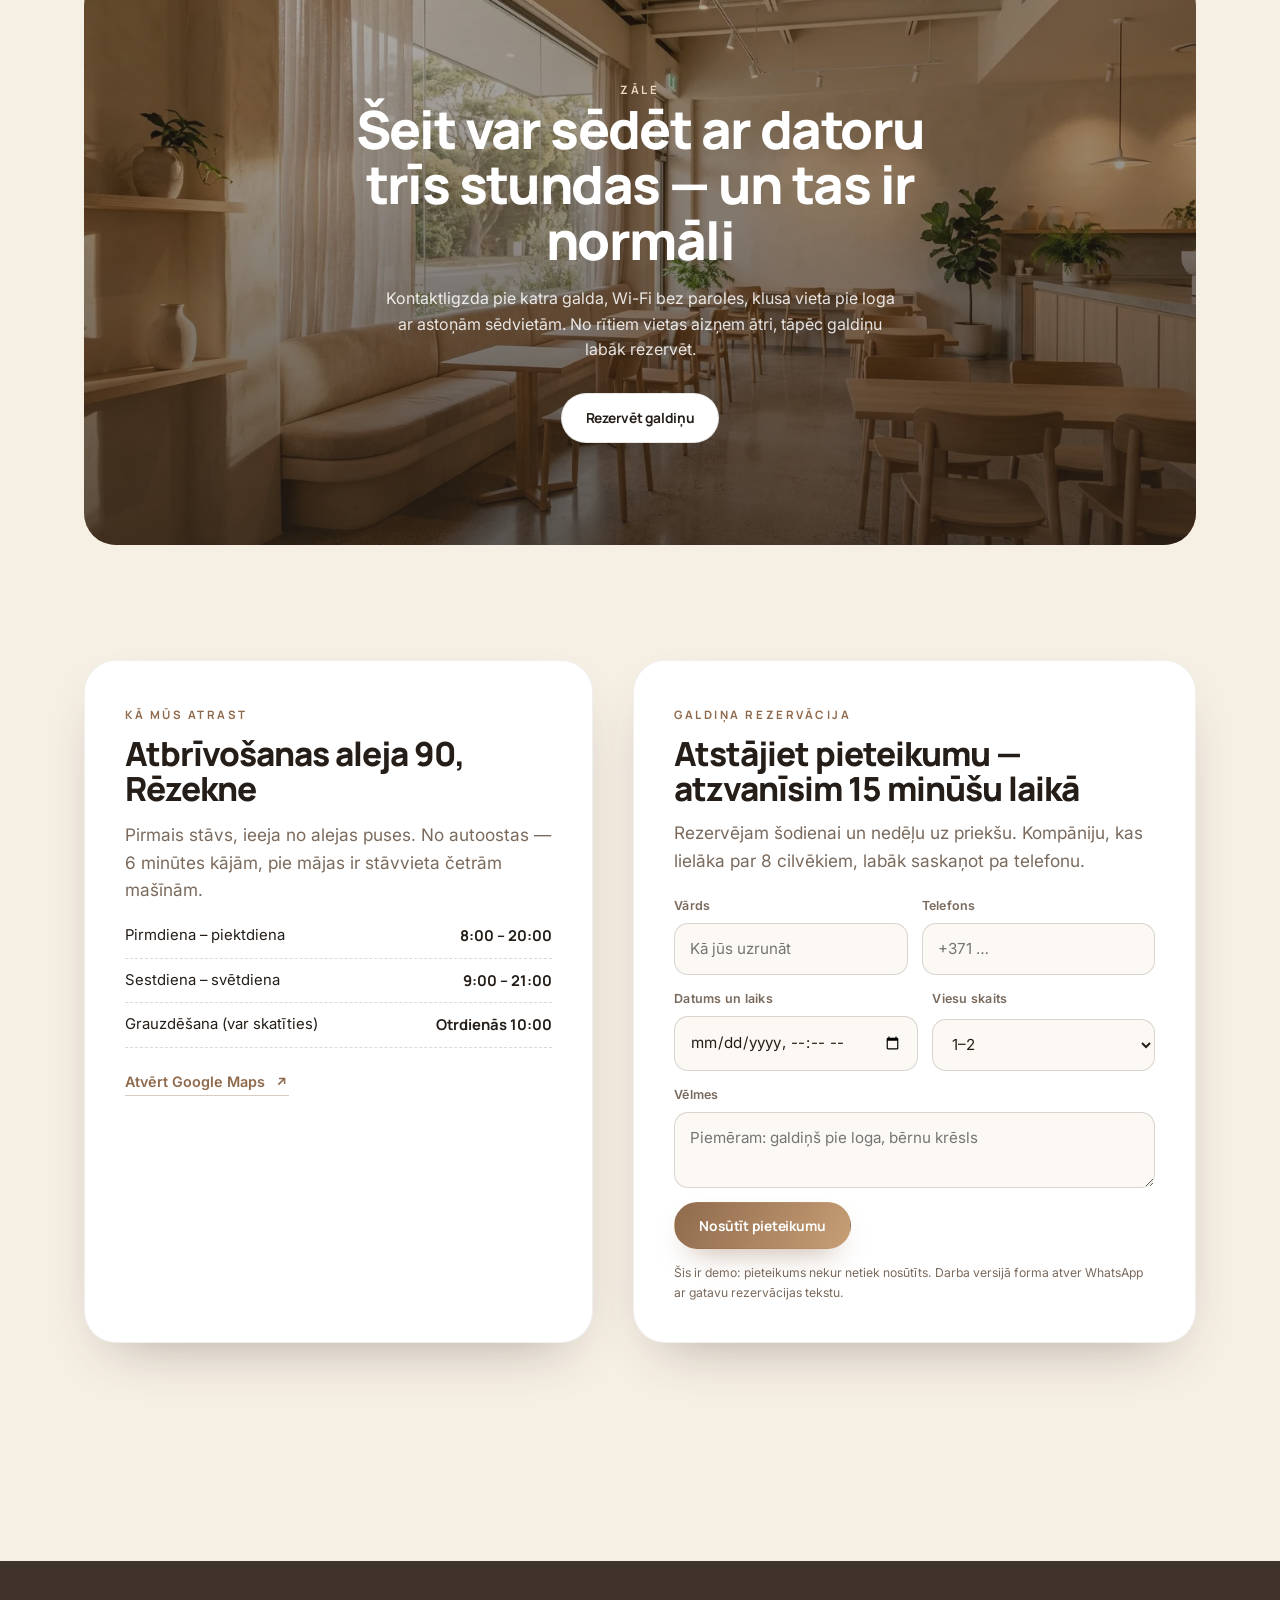
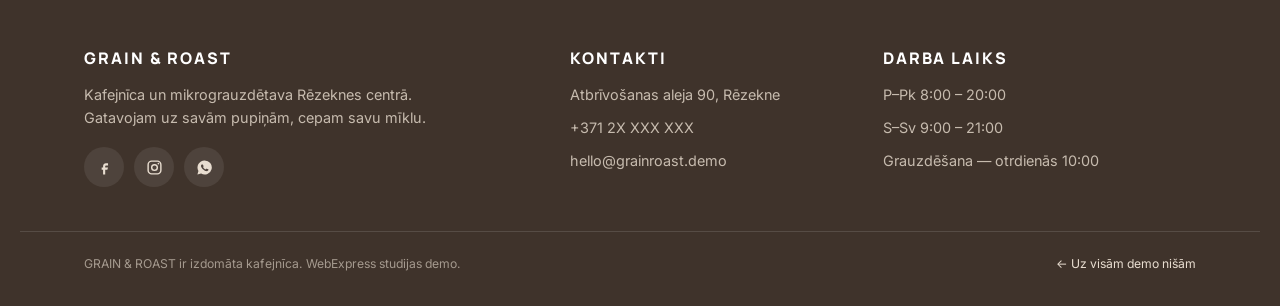
==== commit 5240bb84: "Drop the scroll-scrub video from the coffee demo The roasting block on the GRAIN & ROAST demo drove " ====
--- a/demo/kafejnica/index.html
+++ b/demo/kafejnica/index.html
@@ -166,23 +166,16 @@
 .price{font-family:var(--font-display);font-weight:800;font-size:1.15rem}
 .price-row span{font-size:.78rem;color:var(--muted)}
 
-/* scroll-scrub */
-.scrub{position:relative;height:280vh}
-.scrub-sticky{position:sticky;top:0;min-height:100vh;display:grid;place-items:center;padding:clamp(88px,12vh,130px) var(--pad) clamp(40px,7vh,72px)}
+/* roasting feature */
+.scrub{position:relative;padding-bottom:clamp(64px,9vw,120px)}
+.scrub-sticky{display:grid;place-items:center;padding-inline:var(--pad)}
 .scrub-card{position:relative;width:min(1060px,100%);aspect-ratio:16/10;border-radius:var(--r-lg);overflow:hidden;box-shadow:var(--shadow);background:var(--sand)}
-.scrub-card video,.scrub-card .poster{position:absolute;inset:0;width:100%;height:100%;object-fit:cover}
+.scrub-card .poster{position:absolute;inset:0;width:100%;height:100%;object-fit:cover}
 .scrub-card::after{content:"";position:absolute;inset:0;background:linear-gradient(180deg,rgba(36,29,24,.15) 0%,rgba(36,29,24,.05) 30%,rgba(36,29,24,.8) 100%)}
 .scrub-copy{position:absolute;inset:auto 0 0;z-index:2;color:#fff;padding:clamp(22px,4vw,44px);max-width:640px}
 .scrub-copy h2{color:#fff;font-size:clamp(1.5rem,3.2vw,2.5rem)}
 .scrub-copy p{margin-top:12px;color:rgba(255,255,255,.85);font-size:clamp(.88rem,1.2vw,1rem)}
-.scrub-hint{display:inline-flex;align-items:center;gap:10px;margin-top:20px;font-size:.76rem;letter-spacing:.04em;color:rgba(255,255,255,.75)}
-.scrub-hint i{width:22px;height:34px;border:1.5px solid rgba(255,255,255,.5);border-radius:999px;position:relative;flex:none}
-.scrub-hint i::after{content:"";position:absolute;left:50%;top:7px;width:3px;height:6px;border-radius:2px;background:#fff;translate:-50% 0;animation:wheel 1.8s ease-in-out infinite}
-@keyframes wheel{0%{opacity:0;transform:translateY(0)}35%{opacity:1}100%{opacity:0;transform:translateY(12px)}}
-.scrub.static{height:auto}
-.scrub.static .scrub-sticky{position:relative;min-height:0;padding-block:0}
-.scrub.static .scrub-card{aspect-ratio:4/5}
-@media(prefers-reduced-motion:reduce){.scrub-hint i::after{animation:none}}
+@media(max-width:700px){.scrub-card{aspect-ratio:4/5}}
 
 /* split feature */
 .split{display:grid;gap:26px;align-items:center}
@@ -346,12 +339,10 @@
   <div class="scrub-sticky">
     <div class="scrub-card">
       <img class="poster" id="roastPoster" src="assets/roast-poster.webp" width="780" height="583" alt="Зелёное кофейное зерно в керамической миске перед обжаркой" loading="lazy">
-      <video id="roastVideo" muted playsinline preload="none" aria-hidden="true" poster="assets/roast-poster.webp"></video>
       <div class="scrub-copy">
         <span class="eyebrow" style="color:#E7D7C1">Вторник — день обжарки</span>
-        <h2>Листайте: 12 минут в барабане за один экран</h2>
+        <h2>Обжариваем сами: 12 минут в барабане</h2>
         <p>Зерно приезжает зелёным и почти без запаха. В барабане оно теряет влагу, темнеет и раскрывается — на этой обжарке мы работаем всю следующую неделю. Смотреть можно вживую, по вторникам в 10:00.</p>
-        <span class="scrub-hint"><i aria-hidden="true"></i>Прокрутите страницу</span>
       </div>
     </div>
   </div>
@@ -485,7 +476,7 @@
 <script>
 /* i18n: словарь ru -> lv, подмена текстовых узлов и атрибутов без перезагрузки */
 (function(){
-  var LV={"GRAIN & ROAST — кофейня и пекарня в Резекне | Демо-концепт WebExpress": "GRAIN & ROAST — kafejnīca un maiznīca Rēzeknē | WebExpress demo", "Демо-концепт сайта кофейни: своя обжарка по вторникам, завтраки с 8:00, выпечка из своей печи. Резекне, Атбривошанас аллея 90.": "Kafejnīcas mājaslapas demo: sava grauzdēšana otrdienās, brokastis no 8:00, konditoreja no savas krāsns. Rēzekne, Atbrīvošanas aleja 90.", "GRAIN & ROAST — кофейня свежей обжарки в Резекне": "GRAIN & ROAST — svaigi grauzdētas kafijas vieta Rēzeknē", "Обжариваем зерно сами по вторникам и варим на нём всю неделю. Демо-концепт студии WebExpress.": "Grauzdējam pupiņas paši otrdienās un gatavojam uz tām visu nedēļu. WebExpress studijas demo.", "Меню": "Ēdienkarte", "Обжарка": "Grauzdēšana", "Пекарня": "Maiznīca", "Где мы": "Kur mēs esam", "Забронировать стол": "Rezervēt galdiņu", "Кофейня и пекарня · Резекне": "Kafejnīca un maiznīca · Rēzekne", "Кофе свежей обжарки в двух шагах от": "Svaigi grauzdēta kafija divu soļu attālumā no", "ратуши": "rātsnama", "Жарим зерно сами по вторникам и варим на нём всю неделю. Завтраки с 8:00, круассаны из своей печи в 8:00 и 14:00.": "Pupiņas grauzdējam paši otrdienās un gatavojam uz tām visu nedēļu. Brokastis no 8:00, kruasāni no savas krāsns plkst. 8:00 un 14:00.", "Смотреть меню": "Skatīt ēdienkarti", "Пн–Пт": "P–Pk", "Сб–Вс": "S–Sv", "Атбривошанас аллея 90": "Atbrīvošanas aleja 90", ", Резекне": ", Rēzekne", "Капучино с розеттой в керамической чашке на льняной скатерти": "Kapučīno ar rozetes rakstu keramikas tasē uz lina galdauta", "Айс-латте в высоком стакане с молочными слоями": "Ledus latte augstā glāzē ar piena slāņiem", "Полка с пачками зерна и керамическими чашками в зале кофейни": "Plaukts ar kafijas pupiņu paciņām un keramikas tasēm kafejnīcas zālē", "Барная стойка с кофемашиной и стопкой чашек": "Bāra lete ar kafijas aparātu un tasīšu kaudzi", "Флэт уайт с тюльпаном из молочной пены": "Flat white ar tulpes rakstu piena putās", "Меню недели": "Nedēļas ēdienkarte", "Три позиции, которые заказывают каждый день": "Trīs pozīcijas, ko pasūta katru dienu", "Полное меню — на доске у стойки, оно меняется вместе с обжаркой. Здесь то, что есть каждый день.": "Pilna ēdienkarte ir uz tāfeles pie letes — tā mainās kopā ar grauzdējumu. Šeit ir tas, kas ir katru dienu.", "Эспрессо с плотной кремой в бордовой чашке": "Espresso ar blīvu krēmu bordo krāsas tasē", "Эспрессо": "Espresso", "Бразилия и Эфиопия в бленде: тёмный шоколад, орех, без кислинки.": "Brazīlijas un Etiopijas maisījums: tumšā šokolāde, rieksti, bez skābuma.", "двойной — 2,40 €": "dubultais — 2,40 €", "Флэт уайт в белой чашке с рисунком на молочной пене": "Flat white baltā tasē ar zīmējumu piena putās", "Флэт уайт": "Flat white", "Двойной эспрессо и 120 мл молока. Есть овсяное и безлактозное — без доплаты.": "Dubultais espresso un 120 ml piena. Ir auzu un bezlaktozes piens — bez piemaksas.", "с собой — 2,90 €": "līdzņemšanai — 2,90 €", "Заваривание фильтр-кофе в стеклянном сервере через воронку": "Filtrkafijas gatavošana stikla traukā caur piltuvi", "Фильтр V60": "Filtrs V60", "Зерно этой недели, завариваем при вас. По четвергам — дегустация двух обжарок.": "Šīs nedēļas pupiņas, gatavojam jūsu acu priekšā. Ceturtdienās — divu grauzdējumu degustācija.", "400 мл — 4,20 €": "400 ml — 4,20 €", "Зелёное кофейное зерно в керамической миске перед обжаркой": "Zaļas kafijas pupiņas keramikas bļodā pirms grauzdēšanas", "Вторник — день обжарки": "Otrdiena — grauzdēšanas diena", "Листайте: 12 минут в барабане за один экран": "Ritiniet: 12 minūtes cilindrā vienā ekrānā", "Зерно приезжает зелёным и почти без запаха. В барабане оно теряет влагу, темнеет и раскрывается — на этой обжарке мы работаем всю следующую неделю. Смотреть можно вживую, по вторникам в 10:00.": "Pupiņas atceļo zaļas un gandrīz bez smaržas. Cilindrā tās zaudē mitrumu, kļūst tumšākas un atveras — uz šī grauzdējuma strādājam visu nākamo nedēļu. Skatīties var klātienē, otrdienās plkst. 10:00.", "Прокрутите страницу": "Ritiniet lapu", "Свежие круассаны и булочки с корицей на льняной ткани": "Svaigi kruasāni un kanēļmaizītes uz lina auduma", "Круассаны выходят из печи в 8:00 и 14:00": "Kruasāni nāk no krāsns plkst. 8:00 un 14:00", "Тесто ставим с вечера, печём дважды в день небольшими партиями. То, что не разобрали до закрытия, в 19:30 уходит по половине цены.": "Mīklu liekam jau vakarā, cepam divreiz dienā nelielās partijās. To, kas nav izpirkts līdz slēgšanai, plkst. 19:30 pārdodam par puscenu.", "Круассан классический, миндальный, с сыром — от 1,90 €": "Kruasāns klasiskais, mandeļu, ar sieru — no 1,90 €", "Булочка с корицей и кардамоном — 2,40 €": "Kanēļa un kardamona maizīte — 2,40 €", "Завтрак: любой кофе + выпечка — 4,50 € до 11:00": "Brokastis: jebkura kafija + konditoreja — 4,50 € līdz 11:00", "Светлый зал кофейни с деревянными столами и большим окном": "Gaiša kafejnīcas zāle ar koka galdiem un lielu logu", "Зал": "Zāle", "Здесь можно сидеть с ноутбуком три часа — и это нормально": "Šeit var sēdēt ar datoru trīs stundas — un tas ir normāli", "Розетка у каждого стола, Wi-Fi без пароля, тихий зал у окна на восемь мест. По утрам занимают быстро, поэтому стол лучше забронировать.": "Kontaktligzda pie katra galda, Wi-Fi bez paroles, klusa vieta pie loga ar astoņām sēdvietām. No rītiem vietas aizņem ātri, tāpēc galdiņu labāk rezervēt.", "Как нас найти": "Kā mūs atrast", "Атбривошанас аллея 90, Резекне": "Atbrīvošanas aleja 90, Rēzekne", "Первый этаж, вход со стороны аллеи. От автовокзала — 6 минут пешком, у дома есть парковка на 4 машины.": "Pirmais stāvs, ieeja no alejas puses. No autoostas — 6 minūtes kājām, pie mājas ir stāvvieta četrām mašīnām.", "Понедельник — пятница": "Pirmdiena – piektdiena", "Суббота — воскресенье": "Sestdiena – svētdiena", "Обжарка (можно смотреть)": "Grauzdēšana (var skatīties)", "Вт, 10:00": "Otrdienās 10:00", "Открыть в Google Maps": "Atvērt Google Maps", "Бронь стола": "Galdiņa rezervācija", "Оставьте заявку — перезвоним за 15 минут": "Atstājiet pieteikumu — atzvanīsim 15 minūšu laikā", "Бронируем на сегодня и на неделю вперёд. Компанию больше 8 человек лучше согласовать по телефону.": "Rezervējam šodienai un nedēļu uz priekšu. Kompāniju, kas lielāka par 8 cilvēkiem, labāk saskaņot pa telefonu.", "Имя": "Vārds", "Как к вам обращаться": "Kā jūs uzrunāt", "Телефон": "Telefons", "Дата и время": "Datums un laiks", "Гостей": "Viesu skaits", "больше 8": "vairāk nekā 8", "Пожелания": "Vēlmes", "Например: стол у окна, детский стул": "Piemēram: galdiņš pie loga, bērnu krēsls", "Отправить заявку": "Nosūtīt pieteikumu", "Это демо-концепт: заявка никуда не уходит. На рабочем сайте форма открывает WhatsApp с готовым текстом брони.": "Šis ir demo: pieteikums nekur netiek nosūtīts. Darba versijā forma atver WhatsApp ar gatavu rezervācijas tekstu.", "Кофейня и микро-обжарка в центре Резекне. Варим на своём зерне, печём своё тесто.": "Kafejnīca un mikrograuzdētava Rēzeknes centrā. Gatavojam uz savām pupiņām, cepam savu mīklu.", "Контакты": "Kontakti", "Часы": "Darba laiks", "Пн–Пт 8:00 – 20:00": "P–Pk 8:00 – 20:00", "Сб–Вс 9:00 – 21:00": "S–Sv 9:00 – 21:00", "Обжарка — вторник, 10:00": "Grauzdēšana — otrdienās 10:00", "GRAIN & ROAST — вымышленная кофейня. Демо-концепт студии WebExpress.": "GRAIN & ROAST ir izdomāta kafejnīca. WebExpress studijas demo.", "← Ко всем демо-нишам": "← Uz visām demo nišām", "Демо-концепт WebExpress": "WebExpress demo", "Заявка принята (демо). На рабочем сайте здесь открывается WhatsApp с текстом: «Бронь на": "Pieteikums pieņemts (demo). Darba versijā šeit atveras WhatsApp ar tekstu: «Rezervācija uz", "выбранное время": "izvēlēto laiku", "гостей": "viesi", "Проверьте имя и телефон — по ним мы перезваниваем.": "Pārbaudiet vārdu un telefonu — pa tiem mēs atzvanām.", "Отправлено": "Nosūtīts"};
+  var LV={"GRAIN & ROAST — кофейня и пекарня в Резекне | Демо-концепт WebExpress": "GRAIN & ROAST — kafejnīca un maiznīca Rēzeknē | WebExpress demo", "Демо-концепт сайта кофейни: своя обжарка по вторникам, завтраки с 8:00, выпечка из своей печи. Резекне, Атбривошанас аллея 90.": "Kafejnīcas mājaslapas demo: sava grauzdēšana otrdienās, brokastis no 8:00, konditoreja no savas krāsns. Rēzekne, Atbrīvošanas aleja 90.", "GRAIN & ROAST — кофейня свежей обжарки в Резекне": "GRAIN & ROAST — svaigi grauzdētas kafijas vieta Rēzeknē", "Обжариваем зерно сами по вторникам и варим на нём всю неделю. Демо-концепт студии WebExpress.": "Grauzdējam pupiņas paši otrdienās un gatavojam uz tām visu nedēļu. WebExpress studijas demo.", "Меню": "Ēdienkarte", "Обжарка": "Grauzdēšana", "Пекарня": "Maiznīca", "Где мы": "Kur mēs esam", "Забронировать стол": "Rezervēt galdiņu", "Кофейня и пекарня · Резекне": "Kafejnīca un maiznīca · Rēzekne", "Кофе свежей обжарки в двух шагах от": "Svaigi grauzdēta kafija divu soļu attālumā no", "ратуши": "rātsnama", "Жарим зерно сами по вторникам и варим на нём всю неделю. Завтраки с 8:00, круассаны из своей печи в 8:00 и 14:00.": "Pupiņas grauzdējam paši otrdienās un gatavojam uz tām visu nedēļu. Brokastis no 8:00, kruasāni no savas krāsns plkst. 8:00 un 14:00.", "Смотреть меню": "Skatīt ēdienkarti", "Пн–Пт": "P–Pk", "Сб–Вс": "S–Sv", "Атбривошанас аллея 90": "Atbrīvošanas aleja 90", ", Резекне": ", Rēzekne", "Капучино с розеттой в керамической чашке на льняной скатерти": "Kapučīno ar rozetes rakstu keramikas tasē uz lina galdauta", "Айс-латте в высоком стакане с молочными слоями": "Ledus latte augstā glāzē ar piena slāņiem", "Полка с пачками зерна и керамическими чашками в зале кофейни": "Plaukts ar kafijas pupiņu paciņām un keramikas tasēm kafejnīcas zālē", "Барная стойка с кофемашиной и стопкой чашек": "Bāra lete ar kafijas aparātu un tasīšu kaudzi", "Флэт уайт с тюльпаном из молочной пены": "Flat white ar tulpes rakstu piena putās", "Меню недели": "Nedēļas ēdienkarte", "Три позиции, которые заказывают каждый день": "Trīs pozīcijas, ko pasūta katru dienu", "Полное меню — на доске у стойки, оно меняется вместе с обжаркой. Здесь то, что есть каждый день.": "Pilna ēdienkarte ir uz tāfeles pie letes — tā mainās kopā ar grauzdējumu. Šeit ir tas, kas ir katru dienu.", "Эспрессо с плотной кремой в бордовой чашке": "Espresso ar blīvu krēmu bordo krāsas tasē", "Эспрессо": "Espresso", "Бразилия и Эфиопия в бленде: тёмный шоколад, орех, без кислинки.": "Brazīlijas un Etiopijas maisījums: tumšā šokolāde, rieksti, bez skābuma.", "двойной — 2,40 €": "dubultais — 2,40 €", "Флэт уайт в белой чашке с рисунком на молочной пене": "Flat white baltā tasē ar zīmējumu piena putās", "Флэт уайт": "Flat white", "Двойной эспрессо и 120 мл молока. Есть овсяное и безлактозное — без доплаты.": "Dubultais espresso un 120 ml piena. Ir auzu un bezlaktozes piens — bez piemaksas.", "с собой — 2,90 €": "līdzņemšanai — 2,90 €", "Заваривание фильтр-кофе в стеклянном сервере через воронку": "Filtrkafijas gatavošana stikla traukā caur piltuvi", "Фильтр V60": "Filtrs V60", "Зерно этой недели, завариваем при вас. По четвергам — дегустация двух обжарок.": "Šīs nedēļas pupiņas, gatavojam jūsu acu priekšā. Ceturtdienās — divu grauzdējumu degustācija.", "400 мл — 4,20 €": "400 ml — 4,20 €", "Зелёное кофейное зерно в керамической миске перед обжаркой": "Zaļas kafijas pupiņas keramikas bļodā pirms grauzdēšanas", "Вторник — день обжарки": "Otrdiena — grauzdēšanas diena", "Обжариваем сами: 12 минут в барабане": "Grauzdējam paši: 12 minūtes cilindrā", "Зерно приезжает зелёным и почти без запаха. В барабане оно теряет влагу, темнеет и раскрывается — на этой обжарке мы работаем всю следующую неделю. Смотреть можно вживую, по вторникам в 10:00.": "Pupiņas atceļo zaļas un gandrīz bez smaržas. Cilindrā tās zaudē mitrumu, kļūst tumšākas un atveras — uz šī grauzdējuma strādājam visu nākamo nedēļu. Skatīties var klātienē, otrdienās plkst. 10:00.", "Свежие круассаны и булочки с корицей на льняной ткани": "Svaigi kruasāni un kanēļmaizītes uz lina auduma", "Круассаны выходят из печи в 8:00 и 14:00": "Kruasāni nāk no krāsns plkst. 8:00 un 14:00", "Тесто ставим с вечера, печём дважды в день небольшими партиями. То, что не разобрали до закрытия, в 19:30 уходит по половине цены.": "Mīklu liekam jau vakarā, cepam divreiz dienā nelielās partijās. To, kas nav izpirkts līdz slēgšanai, plkst. 19:30 pārdodam par puscenu.", "Круассан классический, миндальный, с сыром — от 1,90 €": "Kruasāns klasiskais, mandeļu, ar sieru — no 1,90 €", "Булочка с корицей и кардамоном — 2,40 €": "Kanēļa un kardamona maizīte — 2,40 €", "Завтрак: любой кофе + выпечка — 4,50 € до 11:00": "Brokastis: jebkura kafija + konditoreja — 4,50 € līdz 11:00", "Светлый зал кофейни с деревянными столами и большим окном": "Gaiša kafejnīcas zāle ar koka galdiem un lielu logu", "Зал": "Zāle", "Здесь можно сидеть с ноутбуком три часа — и это нормально": "Šeit var sēdēt ar datoru trīs stundas — un tas ir normāli", "Розетка у каждого стола, Wi-Fi без пароля, тихий зал у окна на восемь мест. По утрам занимают быстро, поэтому стол лучше забронировать.": "Kontaktligzda pie katra galda, Wi-Fi bez paroles, klusa vieta pie loga ar astoņām sēdvietām. No rītiem vietas aizņem ātri, tāpēc galdiņu labāk rezervēt.", "Как нас найти": "Kā mūs atrast", "Атбривошанас аллея 90, Резекне": "Atbrīvošanas aleja 90, Rēzekne", "Первый этаж, вход со стороны аллеи. От автовокзала — 6 минут пешком, у дома есть парковка на 4 машины.": "Pirmais stāvs, ieeja no alejas puses. No autoostas — 6 minūtes kājām, pie mājas ir stāvvieta četrām mašīnām.", "Понедельник — пятница": "Pirmdiena – piektdiena", "Суббота — воскресенье": "Sestdiena – svētdiena", "Обжарка (можно смотреть)": "Grauzdēšana (var skatīties)", "Вт, 10:00": "Otrdienās 10:00", "Открыть в Google Maps": "Atvērt Google Maps", "Бронь стола": "Galdiņa rezervācija", "Оставьте заявку — перезвоним за 15 минут": "Atstājiet pieteikumu — atzvanīsim 15 minūšu laikā", "Бронируем на сегодня и на неделю вперёд. Компанию больше 8 человек лучше согласовать по телефону.": "Rezervējam šodienai un nedēļu uz priekšu. Kompāniju, kas lielāka par 8 cilvēkiem, labāk saskaņot pa telefonu.", "Имя": "Vārds", "Как к вам обращаться": "Kā jūs uzrunāt", "Телефон": "Telefons", "Дата и время": "Datums un laiks", "Гостей": "Viesu skaits", "больше 8": "vairāk nekā 8", "Пожелания": "Vēlmes", "Например: стол у окна, детский стул": "Piemēram: galdiņš pie loga, bērnu krēsls", "Отправить заявку": "Nosūtīt pieteikumu", "Это демо-концепт: заявка никуда не уходит. На рабочем сайте форма открывает WhatsApp с готовым текстом брони.": "Šis ir demo: pieteikums nekur netiek nosūtīts. Darba versijā forma atver WhatsApp ar gatavu rezervācijas tekstu.", "Кофейня и микро-обжарка в центре Резекне. Варим на своём зерне, печём своё тесто.": "Kafejnīca un mikrograuzdētava Rēzeknes centrā. Gatavojam uz savām pupiņām, cepam savu mīklu.", "Контакты": "Kontakti", "Часы": "Darba laiks", "Пн–Пт 8:00 – 20:00": "P–Pk 8:00 – 20:00", "Сб–Вс 9:00 – 21:00": "S–Sv 9:00 – 21:00", "Обжарка — вторник, 10:00": "Grauzdēšana — otrdienās 10:00", "GRAIN & ROAST — вымышленная кофейня. Демо-концепт студии WebExpress.": "GRAIN & ROAST ir izdomāta kafejnīca. WebExpress studijas demo.", "← Ко всем демо-нишам": "← Uz visām demo nišām", "Демо-концепт WebExpress": "WebExpress demo", "Заявка принята (демо). На рабочем сайте здесь открывается WhatsApp с текстом: «Бронь на": "Pieteikums pieņemts (demo). Darba versijā šeit atveras WhatsApp ar tekstu: «Rezervācija uz", "выбранное время": "izvēlēto laiku", "гостей": "viesi", "Проверьте имя и телефон — по ним мы перезваниваем.": "Pārbaudiet vārdu un telefonu — pa tiem mēs atzvanām.", "Отправлено": "Nosūtīts"};
   var KEY='wx-lang';
   var qs=new URLSearchParams(location.search).get('lang');
   var lang=(qs||localStorage.getItem(KEY)||'lv').toLowerCase();
@@ -559,34 +550,6 @@
     es.forEach(function(e){if(e.isIntersecting){e.target.classList.add('in');io.unobserve(e.target)}})
   },{rootMargin:'0px 0px -12% 0px',threshold:.12});
   document.querySelectorAll('.rise').forEach(function(el){io.observe(el)});
-
-  var sec=document.getElementById('roast'),vid=document.getElementById('roastVideo'),poster=document.getElementById('roastPoster');
-  var reduced=window.matchMedia('(prefers-reduced-motion: reduce)').matches;
-  if(sec&&vid&&!reduced&&window.innerWidth>=768){
-    vid.src='assets/roast-scrub.mp4';vid.preload='auto';vid.load();
-    var target=0,current=0,ready=false,raf=null;
-    vid.addEventListener('loadedmetadata',function(){ready=true});
-    vid.addEventListener('loadeddata',function(){poster.style.transition='opacity .4s';poster.style.opacity='0'});
-    var tick=function(){
-      current+=(target-current)*0.12;
-      if(ready&&Math.abs(target-current)>0.003){try{vid.currentTime=current}catch(e){}raf=requestAnimationFrame(tick)}
-      else{if(ready){try{vid.currentTime=target}catch(e){}}raf=null}
-    };
-    var onS=function(){
-      if(!ready)return;
-      var r=sec.getBoundingClientRect();
-      var total=sec.offsetHeight-window.innerHeight;
-      var p=Math.max(0,Math.min(1,-r.top/total));
-      target=p*(vid.duration||1);
-      if(!raf)raf=requestAnimationFrame(tick);
-    };
-    window.addEventListener('scroll',onS,{passive:true});
-    window.addEventListener('resize',onS);
-    vid.addEventListener('loadeddata',onS);
-  }else if(sec){
-    sec.classList.add('static');
-    if(vid)vid.remove();
-  }
 
   var form=document.getElementById('bookingForm'),st=document.getElementById('formStatus');
   form.addEventListener('submit',function(e){
